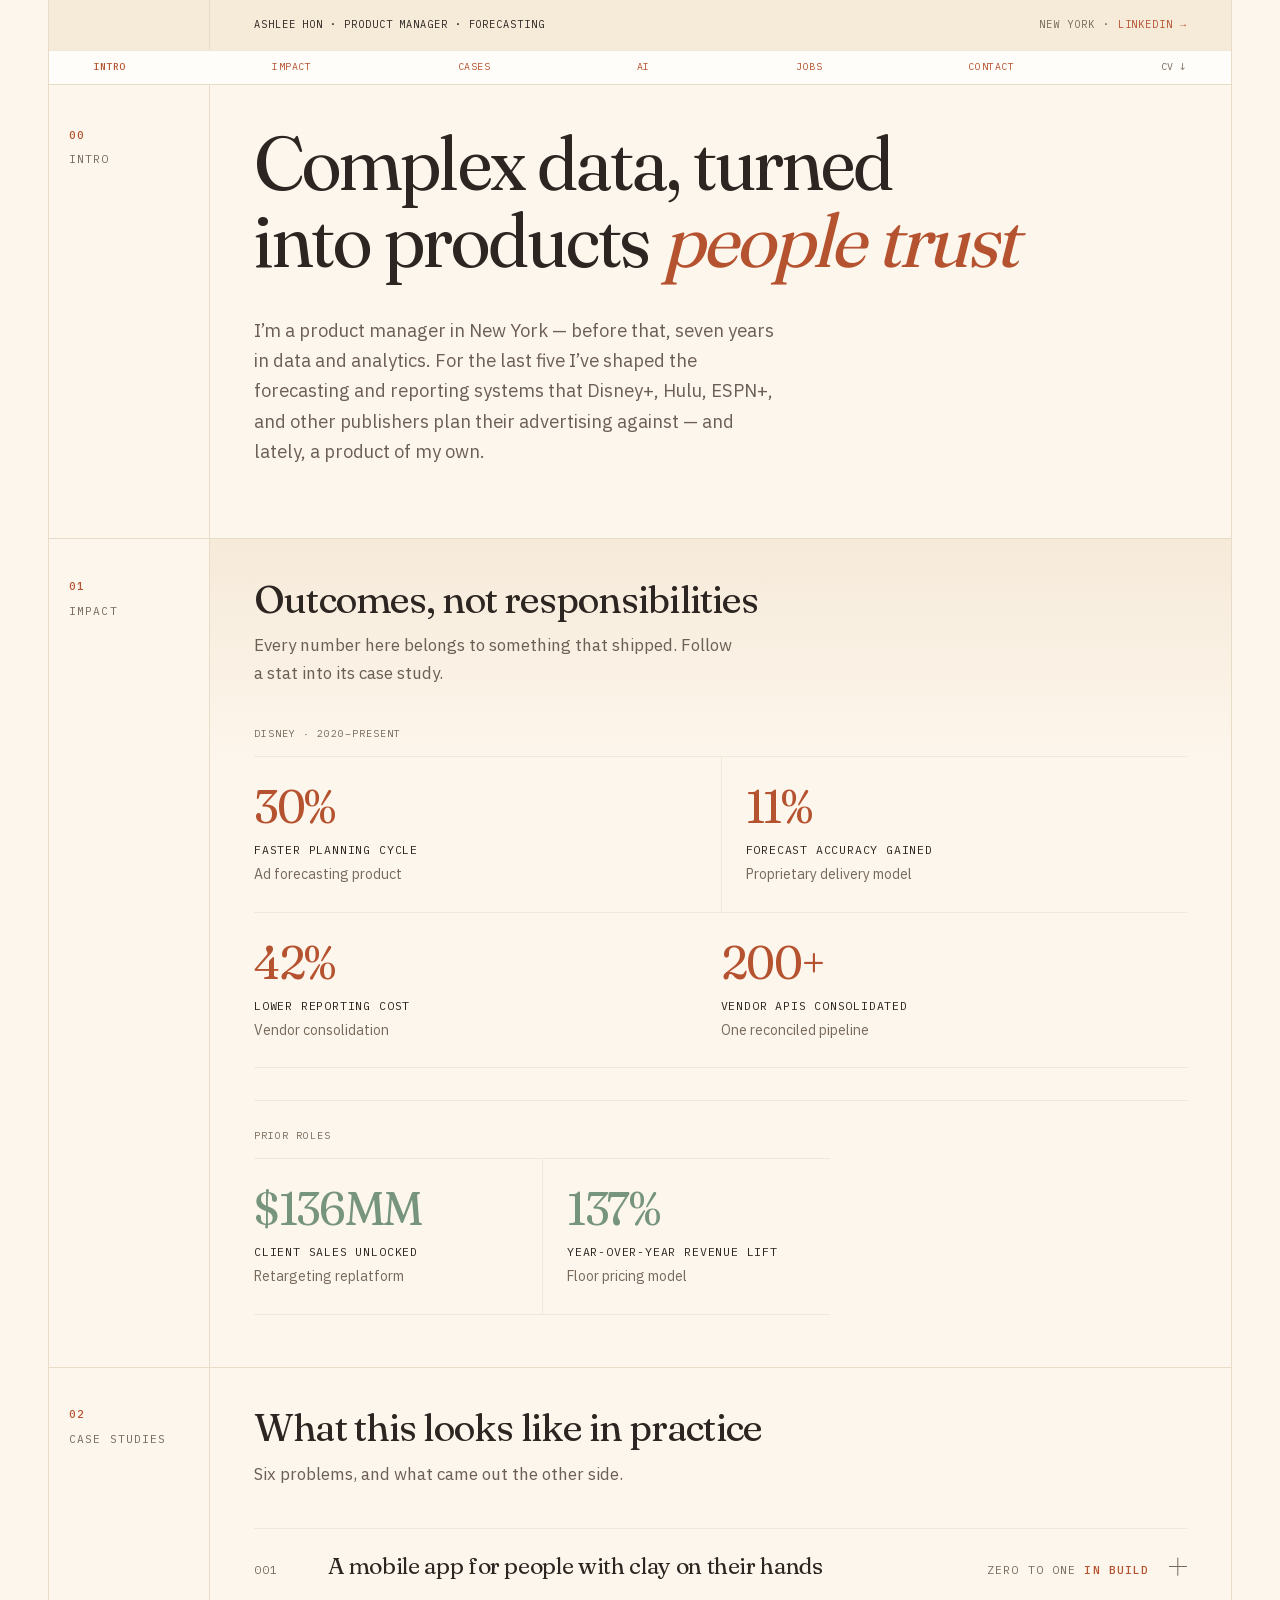
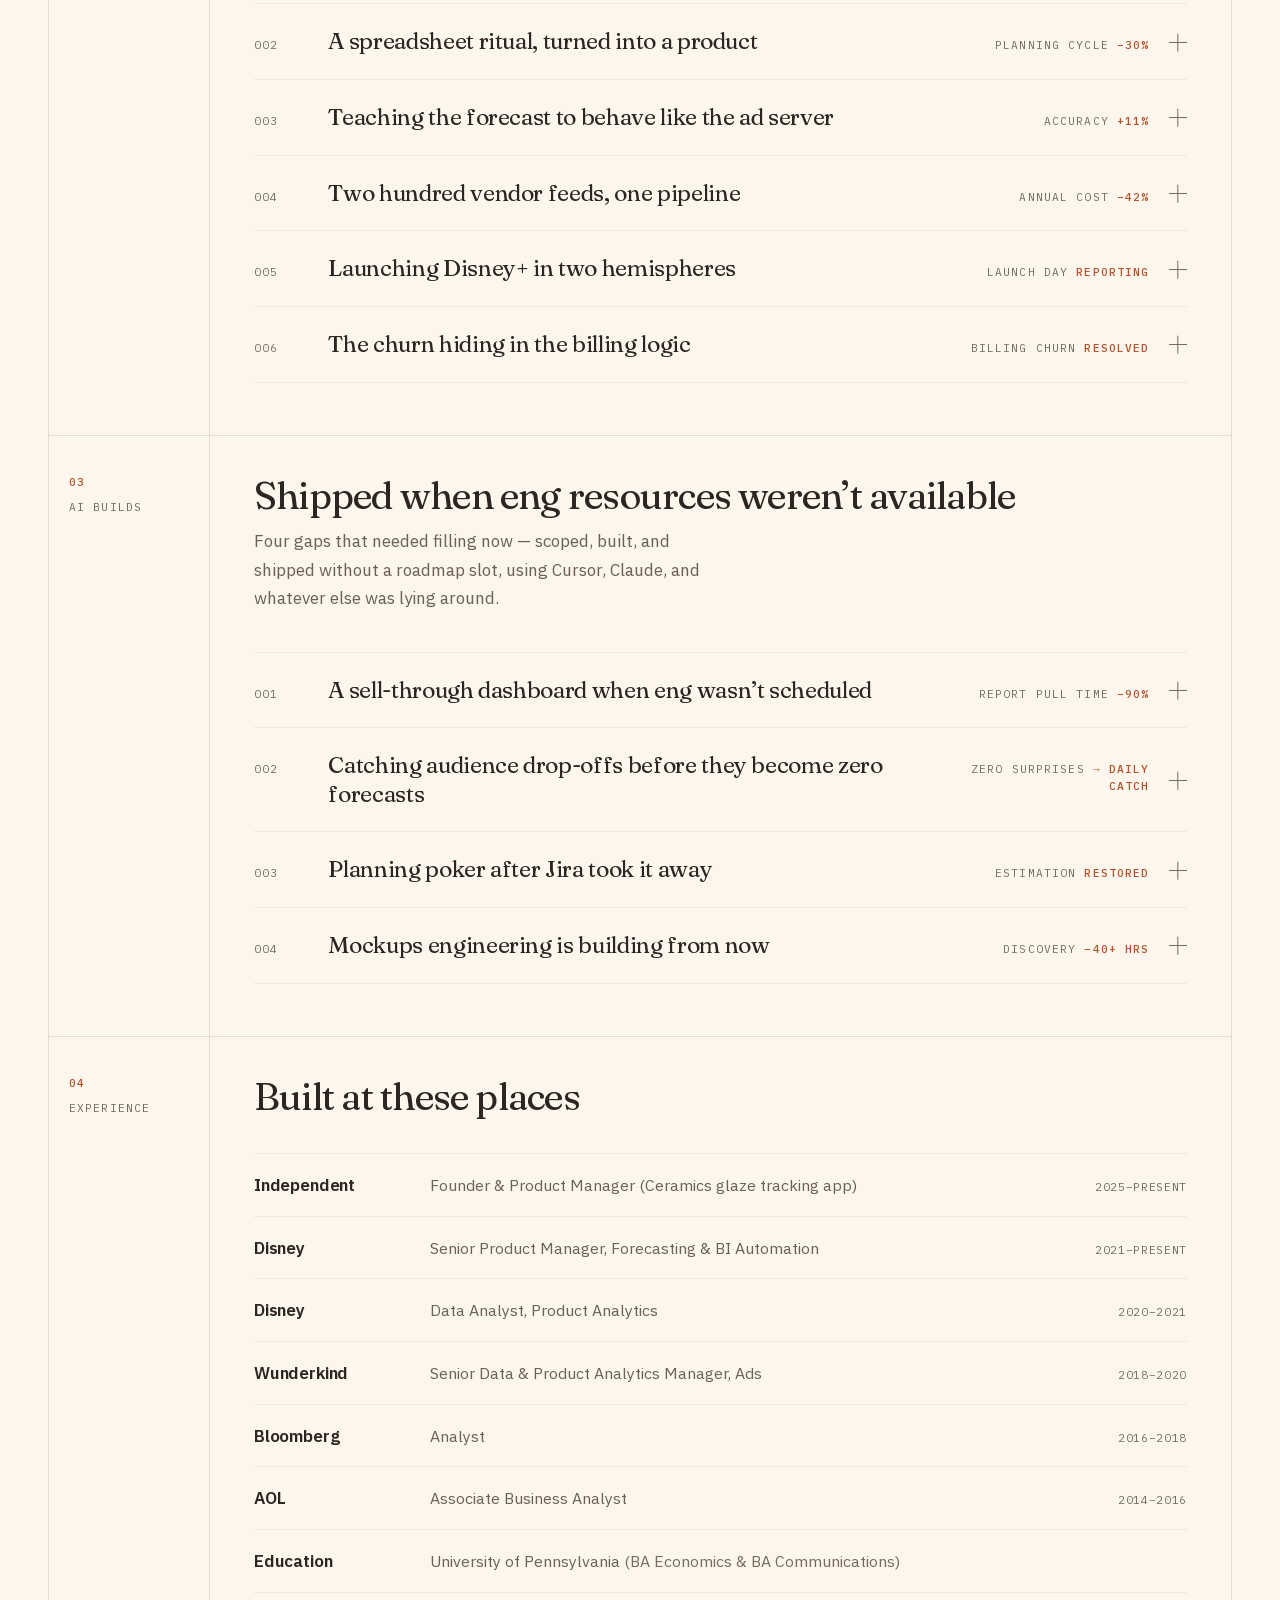
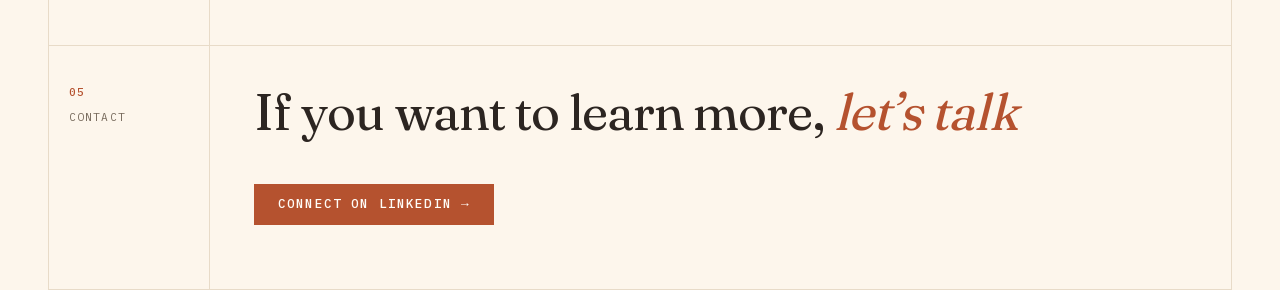
==== index.html @ b3c00097 "Tighten intro and nav, collapse cases by default. Spread desktop nav items evenly, drop the intro sp" ====
<!DOCTYPE html>
<html lang="en">
<head>
<meta charset="utf-8">
<meta name="viewport" content="width=device-width, initial-scale=1">
<title>Ashlee Hon — Product Manager</title>
<meta name="description" content="Product manager building forecasting and reporting systems for Disney+, Hulu, ESPN+, and other publishers.">
<meta name="author" content="Ashlee Hon">

<link rel="icon" href="favicon.svg" type="image/svg+xml">

<meta property="og:type" content="profile">
<meta property="og:title" content="Ashlee Hon — Product Manager">
<meta property="og:description" content="Forecasting and reporting systems for Disney+, Hulu, ESPN+, and other publishers — plus a product of my own.">
<meta property="og:url" content="https://ashleehon.github.io/">
<meta property="og:image" content="https://ashleehon.github.io/og.png">
<meta property="og:image:alt" content="Complex data, turned into products people trust — Ashlee Hon, Product Manager">
<meta name="twitter:card" content="summary_large_image">

<script type="application/ld+json">
{
  "@context": "https://schema.org",
  "@type": "Person",
  "name": "Ashlee Hon",
  "url": "https://ashleehon.github.io/",
  "jobTitle": "Product Manager",
  "address": { "@type": "PostalAddress", "addressLocality": "New York", "addressRegion": "NY" },
  "alumniOf": { "@type": "CollegeOrUniversity", "name": "University of Pennsylvania" },
  "sameAs": ["https://www.linkedin.com/in/ashleehon/"]
}
</script>

<link rel="stylesheet" href="style.css">
</head>
<body>

<a class="skip" href="#intro">Skip to content</a>

<div class="grid">

  <header class="masthead">
    <div class="masthead-gutter" aria-hidden="true"></div>
    <div class="dateline mono">
      <p class="dateline-who">Ashlee&nbsp;Hon · Product Manager · Forecasting</p>
      <p class="dateline-where">
        <span>New York</span>
        <span class="dateline-sep" aria-hidden="true">&middot;</span>
        <a href="https://www.linkedin.com/in/ashleehon/">LinkedIn&nbsp;&rarr;</a>
      </p>
    </div>
    <nav class="section-nav mono" aria-label="Sections">
      <a href="#intro" data-section="intro">Intro</a>
      <a href="#figures" data-section="figures">Impact</a>
      <a href="#work" data-section="work" aria-label="Case studies">Cases</a>
      <a href="#ai-builds" data-section="ai-builds" aria-label="AI builds">AI</a>
      <a href="#record" data-section="record" aria-label="Experience">Jobs</a>
      <a href="#contact" data-section="contact">Contact</a>
      <button class="nav-cv" type="button" data-print aria-label="Download CV">CV&nbsp;&darr;</button>
    </nav>
  </header>

  <main>

  <section class="block hero" id="intro">
    <p class="label mono"><span class="idx">00</span><span class="nm">Intro</span></p>
    <div class="content">
      <h1>Complex data, turned into products <em>people trust</em></h1>
      <p class="standfirst">I&rsquo;m a product manager in New York — before that, seven years in data and
        analytics. For the last five I&rsquo;ve shaped the forecasting and reporting systems that
        Disney+, Hulu, ESPN+, and other publishers plan their advertising against — and lately, a
        product of my own.</p>
    </div>
  </section>

  <section class="block" id="figures">
    <p class="label mono"><span class="idx">01</span><span class="nm">Impact</span></p>
    <div class="content">
      <h2>Outcomes, not responsibilities</h2>
      <p class="deck">Every number here belongs to something that shipped. Follow a stat into its case study.</p>
      <div class="figure-groups">
        <div class="figure-group">
          <p class="figure-group-label mono">Disney &middot; 2020&ndash;present</p>
          <div class="figures figures-4">
            <div>
              <a class="figure-link" href="#case-forecasting">
                <span class="figure">30%</span>
                <span class="figure-label">Faster planning cycle</span>
                <span class="figure-src">Ad forecasting product</span>
              </a>
            </div>
            <div>
              <a class="figure-link" href="#case-delivery">
                <span class="figure">11%</span>
                <span class="figure-label">Forecast accuracy gained</span>
                <span class="figure-src">Proprietary delivery model</span>
              </a>
            </div>
            <div>
              <a class="figure-link" href="#case-vendor">
                <span class="figure">42%</span>
                <span class="figure-label">Lower reporting cost</span>
                <span class="figure-src">Vendor consolidation</span>
              </a>
            </div>
            <div>
              <a class="figure-link" href="#case-vendor">
                <span class="figure">200+</span>
                <span class="figure-label">Vendor APIs consolidated</span>
                <span class="figure-src">One reconciled pipeline</span>
              </a>
            </div>
          </div>
        </div>
        <div class="figure-group">
          <p class="figure-group-label mono">Prior roles</p>
          <div class="figures figures-2">
            <div>
              <span class="figure figure-muted">$136MM</span>
              <span class="figure-label">Client sales unlocked</span>
              <span class="figure-src">Retargeting replatform</span>
            </div>
            <div>
              <span class="figure figure-muted">137%</span>
              <span class="figure-label">Year-over-year revenue lift</span>
              <span class="figure-src">Floor pricing model</span>
            </div>
          </div>
        </div>
      </div>
    </div>
  </section>

  <section class="block" id="work">
    <p class="label mono"><span class="idx">02</span><span class="nm">Case studies</span></p>
    <div class="content">
      <h2>What this looks like in practice</h2>
      <p class="deck">Six problems, and what came out the other side.</p>

      <div class="cases">
        <details class="case" id="case-founder">
          <summary>
            <span class="num mono">001</span>
            <h3>A mobile app for people with clay on their hands</h3>
            <span class="stat mono">Zero to one <b>in build</b></span>
            <span class="plus" aria-hidden="true"></span>
          </summary>
          <div class="case-body">
            <span></span>
            <div>
              <p class="where mono">Independent &middot; Founder</p>
              <p>My own product, built from nothing: a workshop journal for ceramists, with a project
                log, a pricing calculator that accounts for what a firing actually costs, and a
                forum for trading glaze recipes. The roadmap is organized around retention and word
                of mouth, because for a niche audience nothing else compounds.</p>
            </div>
          </div>
        </details>

        <details class="case" id="case-forecasting">
          <summary>
            <span class="num mono">002</span>
            <h3>A spreadsheet ritual, turned into a product</h3>
            <span class="stat mono">Planning cycle <b>&minus;30%</b></span>
            <span class="plus" aria-hidden="true"></span>
          </summary>
          <div class="case-body">
            <span></span>
            <div>
              <p class="where mono">Disney &middot; Ad forecasting</p>
              <p>Ad inventory planning ran on spreadsheets and tribal knowledge, so the answer
                depended on who you asked. I led development of a forecasting product that made
                planning reproducible and became the basis for how inventory gets monetized.</p>
            </div>
          </div>
        </details>

        <details class="case" id="case-delivery">
          <summary>
            <span class="num mono">003</span>
            <h3>Teaching the forecast to behave like the ad server</h3>
            <span class="stat mono">Accuracy <b>+11%</b></span>
            <span class="plus" aria-hidden="true"></span>
          </summary>
          <div class="case-body">
            <span></span>
            <div>
              <p class="where mono">Disney &middot; Delivery modelling</p>
              <p>Models fit to historical curves looked excellent in a backtest and under-delivered
                in production. I spearheaded a proprietary model that mirrors how ad serving actually
                behaves instead of averaging what it did before, which cut the under-delivery we had
                to make good on.</p>
            </div>
          </div>
        </details>

        <details class="case" id="case-vendor">
          <summary>
            <span class="num mono">004</span>
            <h3>Two hundred vendor feeds, one pipeline</h3>
            <span class="stat mono">Annual cost <b>&minus;42%</b></span>
            <span class="plus" aria-hidden="true"></span>
          </summary>
          <div class="case-body">
            <span></span>
            <div>
              <p class="where mono">Disney &middot; Reporting</p>
              <p>Reporting depended on a sprawl of vendor exports that no two teams reconciled the
                same way. I launched the third-party platform STAQ with more than 200 API connections
                behind it, which left one number everyone could point at.</p>
            </div>
          </div>
        </details>

        <details class="case" id="case-launch">
          <summary>
            <span class="num mono">005</span>
            <h3>Launching Disney+ in two hemispheres</h3>
            <span class="stat mono">Launch day <b>reporting</b></span>
            <span class="plus" aria-hidden="true"></span>
          </summary>
          <div class="case-body">
            <span></span>
            <div>
              <p class="where mono">Disney &middot; LATAM and ANZ</p>
              <p>The LATAM and ANZ launches needed working reporting on day one, not in the quarter
                after. I managed the data pipelines underneath them, which is what made funnel
                optimization and global reporting possible across the Direct and Programmatic
                businesses.</p>
            </div>
          </div>
        </details>

        <details class="case" id="case-churn">
          <summary>
            <span class="num mono">006</span>
            <h3>The churn hiding in the billing logic</h3>
            <span class="stat mono">Billing churn <b>resolved</b></span>
            <span class="plus" aria-hidden="true"></span>
          </summary>
          <div class="case-body">
            <span></span>
            <div>
              <p class="where mono">Disney &middot; Subscription</p>
              <p>Subscribers who bought more than one Disney service were being double- and
                split-billed, and they were leaving over it. I worked with engineering and finance to
                trace and resolve it, then dug into Verizon upgrade and downgrade behavior in a way
                that changed both campaign strategy and which partnerships were worth renewing.</p>
            </div>
          </div>
        </details>
      </div>
    </div>
  </section>

  <section class="block" id="ai-builds">
    <p class="label mono"><span class="idx">03</span><span class="nm">AI builds</span></p>
    <div class="content">
      <h2>Shipped when eng resources weren&rsquo;t available</h2>
      <p class="deck">Four gaps that needed filling now — scoped, built, and shipped without a roadmap
        slot, using Cursor, Claude, and whatever else was lying around.</p>

      <div class="cases">
        <details class="case" id="case-ai-sellthrough">
          <summary>
            <span class="num mono">001</span>
            <h3>A sell-through dashboard when eng wasn&rsquo;t scheduled</h3>
            <span class="stat mono">Report pull time <b>&minus;90%</b></span>
            <span class="plus" aria-hidden="true"></span>
          </summary>
          <div class="case-body">
            <span></span>
            <div>
              <p class="where mono">Disney &middot; Competitive inventory</p>
              <p>Revenue teams needed sell-through on competitive inventory, but there was no
                engineering slot for a real dashboard. I built a Confluence pseudo-dashboard wired to
                live data — SQL and layout with Cursor doing the heavy lifting — so stakeholders
                check it weekly instead of pulling reports by hand. Some manual cleanup still lands
                on them; even so, time spent gathering the number dropped by about ninety percent.</p>
            </div>
          </div>
        </details>

        <details class="case">
          <summary>
            <span class="num mono">002</span>
            <h3>Catching audience drop-offs before they become zero forecasts</h3>
            <span class="stat mono">Zero surprises <b>&rarr; daily catch</b></span>
            <span class="plus" aria-hidden="true"></span>
          </summary>
          <div class="case-body">
            <span></span>
            <div>
              <p class="where mono">Disney &middot; Audience coverage</p>
              <p>When audience segments fell off, stakeholders usually found out from a zero in the
                forecast and asked us to investigate. I built a coverage tracking dashboard and
                automated a daily send so the drop surfaces the morning it happens, not when someone
                stumbles on it mid-plan.</p>
            </div>
          </div>
        </details>

        <details class="case">
          <summary>
            <span class="num mono">003</span>
            <h3>Planning poker after Jira took it away</h3>
            <span class="stat mono">Estimation <b>restored</b></span>
            <span class="plus" aria-hidden="true"></span>
          </summary>
          <div class="case-body">
            <span></span>
            <div>
              <p class="where mono">Disney &middot; Databricks</p>
              <p>Jira Cloud dropped blind planning poker, and the team still needed it for
                estimation. I built a replacement on Databricks with Cursor — a small app ten to
                fifteen engineers run in refinement again, the way we did before the feature
                disappeared.</p>
            </div>
          </div>
        </details>

        <details class="case">
          <summary>
            <span class="num mono">004</span>
            <h3>Mockups engineering is building from now</h3>
            <span class="stat mono">Discovery <b>&minus;40+ hrs</b></span>
            <span class="plus" aria-hidden="true"></span>
          </summary>
          <div class="case-body">
            <span></span>
            <div>
              <p class="where mono">Disney &middot; Forecasting platform</p>
              <p>The standalone forecasting platform needed a direction engineering could build
                without another round of whiteboard debate. I used AI to produce interactive mocks
                and specs tight enough that stakeholders aligned faster; engineering is actively
                building from them now, and discovery time dropped by forty-plus hours versus how
                we scoped features before.</p>
            </div>
          </div>
        </details>
      </div>
    </div>
  </section>

  <section class="block" id="record">
    <p class="label mono"><span class="idx">04</span><span class="nm">Experience</span></p>
    <div class="content">
      <h2>Built at these places</h2>
      <div class="roles">
        <div class="role">
          <span class="org">Independent</span>
          <span class="title">Founder &amp; Product Manager (Ceramics glaze tracking app)</span>
          <span class="when mono">2025&ndash;present</span>
        </div>
        <div class="role">
          <span class="org">Disney</span>
          <span class="title">Senior Product Manager, Forecasting &amp; BI Automation</span>
          <span class="when mono">2021&ndash;present</span>
        </div>
        <div class="role">
          <span class="org">Disney</span>
          <span class="title">Data Analyst, Product Analytics</span>
          <span class="when mono">2020&ndash;2021</span>
        </div>
        <div class="role">
          <span class="org">Wunderkind</span>
          <span class="title">Senior Data &amp; Product Analytics Manager, Ads</span>
          <span class="when mono">2018&ndash;2020</span>
        </div>
        <div class="role">
          <span class="org">Bloomberg</span>
          <span class="title">Analyst</span>
          <span class="when mono">2016&ndash;2018</span>
        </div>
        <div class="role">
          <span class="org">AOL</span>
          <span class="title">Associate Business Analyst</span>
          <span class="when mono">2014&ndash;2016</span>
        </div>
        <div class="role">
          <span class="org">Education</span>
          <span class="title">University of Pennsylvania
            <span class="degrees">(BA Economics &amp; BA Communications)</span></span>
        </div>
      </div>
    </div>
  </section>

  <section class="block outro" id="contact">
    <p class="label mono"><span class="idx">05</span><span class="nm">Contact</span></p>
    <div class="content">
      <h2>If you want to learn more, <em>let&rsquo;s talk</em></h2>
      <a class="btn" href="https://www.linkedin.com/in/ashleehon/">Connect on LinkedIn&nbsp;&rarr;</a>
    </div>
  </section>

  </main>

</div>

<script>
/* The CV is this page, printed. The header button is the only entry point. */
for (const el of document.querySelectorAll('[data-print]')) {
  el.addEventListener('click', () => window.print());
}

/* Every case study has to be open on paper, or the CV prints as a list of
   titles. Opening them for the duration of the print is more reliable than
   fighting the user agent's stylesheet for a collapsed <details>. */
addEventListener('beforeprint', () => {
  for (const d of document.querySelectorAll('details:not([open])')) {
    d.dataset.reopen = '';
    d.open = true;
  }
});
addEventListener('afterprint', () => {
  for (const d of document.querySelectorAll('details[data-reopen]')) {
    delete d.dataset.reopen;
    d.open = false;
  }
});

/* Highlight whichever section the reader is in. */
(function () {
  const links = document.querySelectorAll('.section-nav a[data-section]');
  if (!links.length) return;
  const sections = [...links]
    .map((a) => document.getElementById(a.dataset.section))
    .filter(Boolean);
  const pick = (id) => {
    for (const a of links) a.classList.toggle('is-here', a.dataset.section === id);
  };
  const mark = () => {
    const probe = window.innerHeight * 0.38;
    let id = sections[0].id;
    for (const s of sections) {
      if (s.getBoundingClientRect().top <= probe) id = s.id;
    }
    pick(id);
  };
  if ('IntersectionObserver' in window) {
    const obs = new IntersectionObserver(mark, { threshold: [0, 0.05, 0.1] });
    for (const s of sections) obs.observe(s);
  }
  addEventListener('scroll', mark, { passive: true });
  mark();
})();

/* Open a case study when arriving from an Impact stat link. */
(function () {
  function openCaseFromHash() {
    const id = location.hash.slice(1);
    if (!id) return;
    const el = document.getElementById(id);
    if (el?.tagName === 'DETAILS') el.open = true;
  }
  openCaseFromHash();
  addEventListener('hashchange', openCaseFromHash);
})();
</script>

</body>
</html>
---- style.css ----
/* ---------------------------------------------------------------------------
   Fonts are served from this repo rather than a CDN. A third party font host
   sees every visitor's IP and referrer, and adds a second connection before
   any text can paint; neither is worth it for two families.

   Two, not three: the body and the labels are both IBM Plex, so the page runs
   on one superfamily plus Fraunces for display. Plex Sans also has a taller
   x-height and a plainer texture than the Karla it replaces, which matters
   here because most of the words on this page are set small.
   --------------------------------------------------------------------------- */

@font-face {
  font-family: "Fraunces";
  font-style: normal;
  font-weight: 300 800;
  font-display: swap;
  src: url("fonts/fraunces-latin-300_800.woff2") format("woff2");
  unicode-range: U+0000-00FF, U+0131, U+0152-0153, U+02BB-02BC, U+02C6, U+02DA,
    U+02DC, U+0304, U+0308, U+0329, U+2000-206F, U+20AC, U+2122, U+2191, U+2193,
    U+2212, U+2215, U+FEFF, U+FFFD;
}
@font-face {
  font-family: "Fraunces";
  font-style: normal;
  font-weight: 300 800;
  font-display: swap;
  src: url("fonts/fraunces-latin-ext-300_800.woff2") format("woff2");
  unicode-range: U+0100-02BA, U+02BD-02C5, U+02C7-02CC, U+02CE-02D7, U+02DD-02FF,
    U+0304, U+0308, U+0329, U+1D00-1DBF, U+1E00-1E9F, U+1EF2-1EFF, U+2020,
    U+20A0-20AB, U+20AD-20C0, U+2113, U+2C60-2C7F, U+A720-A7FF;
}

@font-face {
  font-family: "IBM Plex Sans";
  font-style: normal;
  font-weight: 100 700;
  font-display: swap;
  src: url("fonts/plexsans-latin-100_700.woff2") format("woff2");
  unicode-range: U+0000-00FF, U+0131, U+0152-0153, U+02BB-02BC, U+02C6, U+02DA,
    U+02DC, U+0304, U+0308, U+0329, U+2000-206F, U+20AC, U+2122, U+2191, U+2193,
    U+2212, U+2215, U+FEFF, U+FFFD;
}
@font-face {
  font-family: "IBM Plex Sans";
  font-style: normal;
  font-weight: 100 700;
  font-display: swap;
  src: url("fonts/plexsans-latin-ext-100_700.woff2") format("woff2");
  unicode-range: U+0100-02BA, U+02BD-02C5, U+02C7-02CC, U+02CE-02D7, U+02DD-02FF,
    U+0304, U+0308, U+0329, U+1D00-1DBF, U+1E00-1E9F, U+1EF2-1EFF, U+2020,
    U+20A0-20AB, U+20AD-20C0, U+2113, U+2C60-2C7F, U+A720-A7FF;
}

@font-face {
  font-family: "IBM Plex Mono";
  font-style: normal;
  font-weight: 400;
  font-display: swap;
  src: url("fonts/plexmono-latin-400.woff2") format("woff2");
  unicode-range: U+0000-00FF, U+0131, U+0152-0153, U+02BB-02BC, U+02C6, U+02DA,
    U+02DC, U+0304, U+0308, U+0329, U+2000-206F, U+20AC, U+2122, U+2191, U+2193,
    U+2212, U+2215, U+FEFF, U+FFFD;
}
@font-face {
  font-family: "IBM Plex Mono";
  font-style: normal;
  font-weight: 400;
  font-display: swap;
  src: url("fonts/plexmono-latin-ext-400.woff2") format("woff2");
  unicode-range: U+0100-02BA, U+02BD-02C5, U+02C7-02CC, U+02CE-02D7, U+02DD-02FF,
    U+0304, U+0308, U+0329, U+1D00-1DBF, U+1E00-1E9F, U+1EF2-1EFF, U+2020,
    U+20A0-20AB, U+20AD-20C0, U+2113, U+2C60-2C7F, U+A720-A7FF;
}
@font-face {
  font-family: "IBM Plex Mono";
  font-style: normal;
  font-weight: 500;
  font-display: swap;
  src: url("fonts/plexmono-latin-500.woff2") format("woff2");
  unicode-range: U+0000-00FF, U+0131, U+0152-0153, U+02BB-02BC, U+02C6, U+02DA,
    U+02DC, U+0304, U+0308, U+0329, U+2000-206F, U+20AC, U+2122, U+2191, U+2193,
    U+2212, U+2215, U+FEFF, U+FFFD;
}
@font-face {
  font-family: "IBM Plex Mono";
  font-style: normal;
  font-weight: 500;
  font-display: swap;
  src: url("fonts/plexmono-latin-ext-500.woff2") format("woff2");
  unicode-range: U+0100-02BA, U+02BD-02C5, U+02C7-02CC, U+02CE-02D7, U+02DD-02FF,
    U+0304, U+0308, U+0329, U+1D00-1DBF, U+1E00-1E9F, U+1EF2-1EFF, U+2020,
    U+20A0-20AB, U+20AD-20C0, U+2113, U+2C60-2C7F, U+A720-A7FF;
}

/* ---------------------------------------------------------------------------
   Palette: slip cream, clay, celadon — with clay in the primary role it holds
   in the ceramic swatches. Clay takes the type accents: headline italics,
   links, section indices, the button. Celadon appears on every second figure.
   Rules are the template's bone, and stay out of the accent conversation.

   Neither accent is the sole carrier of anything. Links are underlined as
   well as coloured, and the figures alternate for rhythm rather than meaning,
   so a reader who cannot separate the two loses nothing.

   --ink-faint runs a shade darker than the swatch it comes from because it
   lands on 11px uppercase labels, where the original reached only 3.0 against
   this paper. Celadon stays true at #77947c: it appears on display-size
   figures only, where 3.1 is enough.
   --------------------------------------------------------------------------- */

:root {
  --ink: #2c2521;
  --ink-soft: #6c5f56;
  --ink-faint: #776a5c;
  --paper: #fdf6ec;
  --paper-lift: #fffdf9;
  --paper-deep: #f6ead9;
  --rule: #e8dbc8;
  --rule-soft: #f0e8da;
  --green: #77947c;
  --clay: #b5522f;
  --clay-lift: #fbeee5;

  --display: "Fraunces", ui-serif, Georgia, "Times New Roman", serif;
  --body: "IBM Plex Sans", ui-sans-serif, system-ui, -apple-system, sans-serif;
  --mono: "IBM Plex Mono", ui-monospace, "SF Mono", Menlo, monospace;

  --gutter: 10rem;
  --site-head: 5.5rem;
}

@media (prefers-color-scheme: dark) {
  :root {
    --ink: #f1e7d8;
    --ink-soft: #b3a693;
    --ink-faint: #8d8171;
    --paper: #16130e;
    --paper-lift: #1e1a13;
    --paper-deep: #201b14;
    --rule: #382f23;
    --rule-soft: #2c251b;
    --green: #8dbd9c;
    --clay: #d4794c;
    --clay-lift: #2a1c13;
  }
}

*, *::before, *::after { box-sizing: border-box; }

html { -webkit-text-size-adjust: 100%; }

body {
  margin: 0;
  background: var(--paper);
  color: var(--ink);
  font: 400 1.0625rem/1.65 var(--body);
  -webkit-font-smoothing: antialiased;
  text-rendering: optimizeLegibility;
}

a { color: inherit; }

:focus-visible {
  outline: 2px solid var(--clay);
  outline-offset: 3px;
}

.skip {
  position: absolute;
  left: -9999px;
  top: 0;
  z-index: 10;
  padding: 0.7rem 1.1rem;
  background: var(--clay);
  color: var(--paper-lift);
  font: 500 0.8rem/1 var(--mono);
  text-decoration: none;
}
.skip:focus { left: 0; }

.mono {
  font-family: var(--mono);
  font-size: 0.7rem;
  line-height: 1.5;
  font-weight: 400;
  letter-spacing: 0.1em;
  text-transform: uppercase;
  color: var(--ink-faint);
}

/* ---------------------------------------------------------------------------
   The page is one ruled sheet: a narrow column of section labels on the left,
   content on the right. Each block draws its own two columns at the same
   widths rather than inheriting a subgrid, which keeps the rules aligned
   without depending on subgrid support.
   --------------------------------------------------------------------------- */

.grid {
  position: relative;
  max-width: 74rem;
  margin: 0 auto;
  /* Closed on three sides. The top is left open because the masthead is the
     page's own edge, and a rule above it would read as a frame around the name
     rather than the start of the grid. */
  border: 1px solid var(--rule);
  border-top: 0;
}

.block {
  display: grid;
  grid-template-columns: var(--gutter) 1fr;
}

.block { border-top: 1px solid var(--rule); }

/* The label sticks to the top of the viewport for as long as its section lasts,
   which is what turns 00–07 from ornament into a position indicator on a page
   this long. It needs no background: nothing else occupies its column.

   The rule dividing the two columns therefore belongs to the content, not the
   label — a sticky element shrinks to its own height and would have taken a
   full-height border with it. */
.block > .label {
  position: sticky;
  top: var(--site-head);
  align-self: start;
  margin: 0;
  padding: 2.4rem 1.25rem;
}

.block[id] { scroll-margin-top: calc(var(--site-head) + 0.75rem); }
.case[id] { scroll-margin-top: calc(var(--site-head) + 0.75rem); }

/* ---------------------------------------------------------------------------
   Wobbling rules removed — borders stay visible CSS at rest.
   --------------------------------------------------------------------------- */

.block > .content {
  min-width: 0;
  padding: 2.4rem 2.75rem 3.25rem;
  border-left: 1px solid var(--rule);
}

.label .idx { display: block; color: var(--clay); font-weight: 500; }
.label .nm { display: block; margin-top: 0.5rem; }

/* ---------- dateline masthead ---------- */

.masthead {
  display: grid;
  grid-template-columns: var(--gutter) 1fr;
  grid-template-rows: auto auto;
  position: sticky;
  top: 0;
  z-index: 20;
  border-bottom: 1px solid var(--rule);
  background: var(--paper);
}

.masthead-gutter {
  grid-row: 1;
  background: var(--paper-deep);
}

.dateline {
  grid-column: 2;
  grid-row: 1;
  display: flex;
  flex-wrap: wrap;
  align-items: baseline;
  justify-content: space-between;
  gap: 0.4rem 1.25rem;
  margin: 0;
  padding: 1.1rem 2.75rem;
  background: var(--paper-deep);
  border-left: 1px solid var(--rule);
  min-width: 0;
}

.section-nav {
  grid-column: 1 / -1;
  grid-row: 2;
  display: flex;
  flex-wrap: nowrap;
  align-items: center;
  gap: 0.55rem;
  margin: 0;
  padding: 0.55rem 2.75rem 0.6rem;
  border-top: 1px solid var(--rule-soft);
  background: var(--paper-lift);
  font-size: 0.62rem;
  line-height: 1.5;
  letter-spacing: 0.06em;
  text-transform: uppercase;
  overflow-x: auto;
  -webkit-overflow-scrolling: touch;
  scrollbar-width: none;
}
.section-nav::-webkit-scrollbar { display: none; }

.section-nav a,
.nav-cv {
  flex-shrink: 0;
  white-space: nowrap;
}

.section-nav a {
  color: var(--ink-faint);
  text-decoration: none;
}
.section-nav a:hover,
.section-nav a.is-here {
  color: var(--clay);
  text-decoration: none;
}
.section-nav a.is-here { font-weight: 500; }

.nav-cv {
  margin: 0;
  padding: 0;
  border: 0;
  background: none;
  font: inherit;
  font-family: inherit;
  font-size: inherit;
  line-height: inherit;
  letter-spacing: inherit;
  text-transform: inherit;
  color: var(--ink-faint);
  cursor: pointer;
  appearance: none;
  -webkit-appearance: none;
}
.nav-cv:hover { color: var(--clay); }

@media (min-width: 56.01rem) {
  .section-nav {
    justify-content: space-between;
    gap: 0;
  }
}

.dateline-who,
.dateline-where {
  margin: 0;
  font-size: 0.64rem;
  line-height: 1.45;
  letter-spacing: 0.09em;
  text-transform: uppercase;
}

.dateline-who { color: var(--ink); }

.dateline-where {
  display: flex;
  flex-wrap: wrap;
  align-items: baseline;
  gap: 0.35rem 0.5rem;
}

.dateline-sep { color: var(--ink-faint); }
.masthead a { text-decoration: none; color: var(--clay); }
.masthead a:hover { text-decoration: underline; text-underline-offset: 3px; }

/* ---------- hero ---------- */

.hero { border-top: 0; }
.hero > .content { padding-top: 2.4rem; padding-bottom: 4.5rem; }

h1 {
  margin: 0;
  max-width: 25ch;
  font-family: var(--display);
  font-size: clamp(2.4rem, 6.2vw, 4.7rem);
  font-weight: 400;
  font-variation-settings: "SOFT" 25, "WONK" 1;
  line-height: 1.03;
  letter-spacing: -0.025em;
  text-wrap: balance;
}
h1 em {
  font-style: italic;
  color: var(--clay);
}

.standfirst {
  margin: 2.25rem 0 0;
  max-width: 48ch;
  font-size: 1.15rem;
  color: var(--ink-soft);
}

/* ---------- shared headings ---------- */

h2 {
  margin: 0 0 0.7rem;
  font-family: var(--display);
  font-size: clamp(1.65rem, 3vw, 2.4rem);
  font-weight: 400;
  font-variation-settings: "SOFT" 25;
  line-height: 1.1;
  letter-spacing: -0.02em;
}
h2 em { font-style: italic; color: var(--clay); }

.deck {
  margin: 0 0 2.5rem;
  max-width: 48ch;
  color: var(--ink-soft);
}

/* ---------- figures ---------- */

#figures > .content {
  background: linear-gradient(180deg, var(--paper-deep) 0%, var(--paper) 14rem);
}

.figure-groups { margin: 0; }

.figure-group + .figure-group {
  margin-top: 2rem;
  padding-top: 1.75rem;
  border-top: 1px solid var(--rule-soft);
}

.figure-group-label {
  margin: 0 0 0.85rem;
  font-size: 0.62rem;
  letter-spacing: 0.1em;
  text-transform: uppercase;
  color: var(--ink-faint);
}

.figures {
  display: grid;
  grid-template-columns: repeat(3, 1fr);
  border-top: 1px solid var(--rule-soft);
}
.figures-4 { grid-template-columns: repeat(2, 1fr); }
.figures-2 { grid-template-columns: repeat(2, 1fr); max-width: 36rem; }
.figures-4 > div:nth-child(2n+1) { padding-left: 0; border-left: 0; }
.figures-2 > div:first-child { padding-left: 0; border-left: 0; }

.figure-link {
  display: block;
  color: inherit;
  text-decoration: none;
  transition: opacity 0.15s;
}
.figure-link:hover { opacity: 0.82; }
.figure-link:hover .figure { color: var(--clay); }
.figure-link:focus-visible {
  outline: 2px solid var(--clay);
  outline-offset: 4px;
}
.figures > div {
  padding: 1.7rem 1.5rem 1.6rem 0;
  border-bottom: 1px solid var(--rule-soft);
}
.figures > div + div {
  padding-left: 1.5rem;
  border-left: 1px solid var(--rule-soft);
}
.figures > div:nth-child(3n+1) {
  padding-left: 0;
  border-left: 0;
}
.figure {
  display: block;
  font-family: var(--display);
  font-size: clamp(2rem, 3.6vw, 2.85rem);
  font-weight: 400;
  font-variation-settings: "SOFT" 30;
  line-height: 1;
  letter-spacing: -0.03em;
  font-variant-numeric: tabular-nums;
  color: var(--clay);
}
.figure-muted { color: var(--green); }
/* Prior-role figures use celadon; Disney figures stay clay. */
.figures > div:nth-child(even) .figure:not(.figure-muted) { color: var(--clay); }
.figure-label {
  display: block;
  margin-top: 0.7rem;
  font: 400 0.72rem/1.5 var(--mono);
  letter-spacing: 0.07em;
  text-transform: uppercase;
}
.figure-src {
  display: block;
  margin-top: 0.3rem;
  font-size: 0.88rem;
  color: var(--ink-faint);
}

/* ---------- case studies ---------- */

.case { border-top: 1px solid var(--rule-soft); }
.case:last-child { border-bottom: 1px solid var(--rule-soft); }

.case summary {
  display: grid;
  grid-template-columns: 3.4rem 1fr 11.5rem 1.1rem;
  align-items: baseline;
  gap: 1.25rem;
  padding: 1.45rem 0;
  list-style: none;
  cursor: pointer;
}
.case summary::-webkit-details-marker { display: none; }

.case .num { letter-spacing: 0.08em; }
.case[open] .num,
.case summary:hover .num { color: var(--clay); }

.case h3 {
  margin: 0;
  font-family: var(--display);
  font-size: clamp(1.12rem, 2vw, 1.45rem);
  font-weight: 400;
  font-variation-settings: "SOFT" 25;
  line-height: 1.22;
  letter-spacing: -0.015em;
  transition: color 0.2s;
}
.case summary:hover h3 { color: var(--clay); }

/* The outcome rides on the closed row. Five of the six cases are shut when the
   page loads, so whatever sits here is all a scanner gets — an employer name
   repeated down the column was the least it could have been. */
.case .stat { text-align: right; }
.case .stat b { font-weight: 500; color: var(--clay); }

.case .plus {
  position: relative;
  align-self: center;
  width: 1.1rem;
  height: 1.1rem;
}
.case .plus::before,
.case .plus::after {
  content: "";
  position: absolute;
  inset: 50% 0 auto;
  height: 1px;
  background: var(--ink-faint);
  transition: transform 0.22s, background 0.2s;
}
.case .plus::after { transform: rotate(90deg); }
.case[open] .plus::after { transform: rotate(0deg); }
.case[open] .plus::before,
.case[open] .plus::after { background: var(--clay); }

.case-body {
  display: grid;
  grid-template-columns: 3.4rem 1fr;
  gap: 1.25rem;
  padding: 0 0 1.9rem;
}
.case-body p { margin: 0; max-width: 58ch; color: var(--ink-soft); }

/* Where the work happened. It lives inside the case rather than on the closed
   row, so it reads once, to a reader who has already chosen to open it. */
.case-body .where {
  margin-bottom: 0.7rem;
  letter-spacing: 0.09em;
}

/* ---------- method ---------- */

.principles {
  display: grid;
  grid-template-columns: repeat(2, 1fr);
  column-gap: 3rem;
}
.principles > div {
  padding: 1.5rem 0;
  border-top: 1px solid var(--rule-soft);
}
.principles .idx {
  display: block;
  margin-bottom: 0.6rem;
  color: var(--clay);
}
.principles h3 {
  margin: 0 0 0.45rem;
  font-family: var(--display);
  font-size: 1.12rem;
  font-weight: 500;
  font-variation-settings: "SOFT" 25;
  line-height: 1.28;
  letter-spacing: -0.015em;
}
.principles p { margin: 0; font-size: 0.97rem; color: var(--ink-soft); }

/* ---------- toolkit ---------- */

.toolkit { margin: 0; border-top: 1px solid var(--rule-soft); }
.toolkit div {
  display: grid;
  grid-template-columns: 8.5rem 1fr;
  gap: 0.25rem 1.5rem;
  padding: 1rem 0;
  border-bottom: 1px solid var(--rule-soft);
}
.toolkit dt {
  font: 400 0.7rem/1.9 var(--mono);
  letter-spacing: 0.1em;
  text-transform: uppercase;
  color: var(--clay);
}
.toolkit dd {
  margin: 0;
  max-width: 58ch;
  font-size: 0.99rem;
  color: var(--ink-soft);
}

.toolkit-head {
  margin: 2.75rem 0 0.25rem;
  font-family: var(--display);
  font-size: clamp(1.35rem, 2.2vw, 1.65rem);
  font-weight: 400;
  font-variation-settings: "SOFT" 25;
  line-height: 1.15;
  letter-spacing: -0.015em;
}

#approach .toolkit { margin-top: 0.5rem; }

/* ---------- record ---------- */

.roles { margin-top: 2.25rem; }
.role {
  display: grid;
  grid-template-columns: 9.5rem 1fr 8rem;
  gap: 0.15rem 1.5rem;
  align-items: baseline;
  padding: 1.05rem 0;
  border-top: 1px solid var(--rule-soft);
}
.role:last-child { border-bottom: 1px solid var(--rule-soft); }
.role .org { font-weight: 600; letter-spacing: -0.01em; }
.role .title { font-size: 0.99rem; color: var(--ink-soft); }
.role .when {
  text-align: right;
  letter-spacing: 0.06em;
  font-variant-numeric: tabular-nums;
}

.title .degrees { color: var(--ink-faint); }

/* ---------- contact ---------- */

.outro > .content { padding-bottom: 4rem; }
.outro h2 { max-width: 24ch; font-size: clamp(1.9rem, 4.4vw, 3.2rem); }

.btn {
  display: inline-flex;
  align-items: center;
  margin-top: 2rem;
  padding: 0.9rem 1.5rem;
  background: var(--clay);
  color: var(--paper-lift);
  font: 500 0.8rem/1 var(--mono);
  letter-spacing: 0.09em;
  text-transform: uppercase;
  text-decoration: none;
  transition: transform 0.18s, opacity 0.18s;
}
.btn:hover { transform: translateY(-2px); opacity: 0.92; }

/* ---------- narrow screens ---------- */

@media (max-width: 56rem) {
  :root {
    --gutter: 0;
    --site-head: 7.25rem;
  }

  body { overflow-x: clip; }

  .masthead {
    display: block;
  }

  .masthead-gutter { display: none; }

  .dateline {
    flex-direction: column;
    align-items: flex-start;
    gap: 0.4rem;
    padding: 1rem 1.25rem 1.1rem;
    border-left: 0;
  }

  .section-nav {
    justify-content: flex-start;
    padding: 0.5rem 1.25rem 0.6rem;
    gap: 0.5rem;
    font-size: 0.58rem;
    letter-spacing: 0.05em;
  }

  .block { grid-template-columns: 1fr; }

  /* Wayfinding is the sticky nav; section label bars add noise on small screens. */
  .block > .label { display: none; }

  .block > .content { border-left: 0; }

  .block > .content { padding: 2rem 1.25rem 2.75rem; }

  .hero > .content {
    padding-top: 1.75rem;
    padding-bottom: 2.75rem;
  }

  .figures, .figures-4, .figures-2 { grid-template-columns: 1fr; }
  .figures > div + div { padding-left: 0; border-left: 0; }
  .figures > div { padding-right: 0; }

  h1 { max-width: none; font-size: clamp(2rem, 9vw, 2.6rem); }
  .standfirst { margin-top: 1.35rem; font-size: 1.05rem; }

  .toolkit div, .role { grid-template-columns: 1fr; }
  .role { gap: 0.2rem; }
  .role .when { text-align: left; }

  /* No room for the outcome beside the title, and it is too much of the point
     to drop, so it takes its own line under it. */
  .case summary {
    grid-template-columns: 2.2rem 1fr 1.1rem;
    row-gap: 0.35rem;
    padding: 1.25rem 0;
  }
  .case .num { grid-area: 1 / 1; align-self: start; padding-top: 0.15rem; }
  .case summary h3 {
    grid-area: 1 / 2;
    font-size: clamp(1.05rem, 4.6vw, 1.35rem);
    line-height: 1.28;
  }
  .case .plus { grid-area: 1 / 3; align-self: start; }
  .case .stat {
    grid-area: 2 / 2 / auto / 4;
    text-align: left;
    font-size: 0.65rem;
    letter-spacing: 0.05em;
    line-height: 1.4;
  }
  .case-body { grid-template-columns: 1fr; }
}

@media (prefers-reduced-motion: reduce) {
  *, *::before, *::after {
    transition-duration: 0.01ms !important;
    animation-duration: 0.01ms !important;
  }
}

/* ---------------------------------------------------------------------------
   Print. A CV is printed and PDF'd more often than a site like this is
   browsed, so this is a real output rather than an afterthought: light ink on
   white whatever the reader's colour scheme, every collapsed case study forced
   open (otherwise the page prints with most of its content missing), and no
   entry allowed to split across a page break.
   --------------------------------------------------------------------------- */

@media print {
  :root {
    --ink: #000;
    --ink-soft: #1c1c1c;
    --ink-faint: #555;
    --paper: #fff;
    --paper-lift: #fff;
    --paper-deep: #fff;
    --rule: #b6b6b6;
    --rule-soft: #d2d2d2;
    --green: #000;
    --clay: #000;
    --clay-lift: #fff;
    --gutter: 0;
  }

  @page { margin: 13mm; }

  /* Plex Sans sets wider than the Karla it replaced, and every case now carries
     a provenance line, so the two-page fit is tighter than it was. */
  body { font-size: 9.6pt; line-height: 1.34; }

  /* The CV row is the button that started this print. */
  .skip, .btn, .plus, .section-nav { display: none !important; }

  .grid {
    max-width: none;
    border: 0;
  }

  .masthead, .block { grid-template-columns: 1fr; display: block; }
  .block { border-top: 0; }
  .block > .content { border-left: 0; }

  .dateline {
    padding: 0 0 0.45rem;
    display: block;
  }
  .masthead-stack { display: block; }
  .dateline-who,
  .dateline-where { display: inline; font-size: 7.5pt; letter-spacing: 0.1em; }
  .dateline-where::before { content: " · "; color: #888; }
  .dateline-sep { display: none; }

  #figures > .content { background: none; }
  .figure-group-label { font-size: 7pt; }
  .figures-4, .figures-2 {
    grid-template-columns: repeat(3, minmax(0, 1fr));
    max-width: none;
  }
  .figure-group + .figure-group {
    margin-top: 0.35rem;
    padding-top: 0;
    border-top: 0;
  }
  .figure-link { color: inherit; }

  /* A letter page is about 51rem wide, so the narrow-screen breakpoint above
     matches when printing and collapses every grid to one column — which is
     what turned a two page CV into five. Put the columns back. */
  .toolkit div { display: grid; grid-template-columns: 7rem 1fr; }
  /* minmax(0,...) or a long uppercase label sets its own column wider than
     the share it was given and pushes the last one off the sheet. */
  .figures { grid-template-columns: repeat(3, minmax(0, 1fr)); }
  .figures > div + div { padding-left: 0.8rem; border-left: 1px solid var(--rule-soft); }
  .figures > div:nth-child(3n+1) { padding-left: 0; border-left: 0; }
  .principles { grid-template-columns: repeat(2, 1fr); column-gap: 1.5rem; }
  .role { grid-template-columns: 7rem 1fr 7rem; }
  .role .when { text-align: right; }
  .case summary { grid-template-columns: 2.2rem 1fr 9.5rem; }
  .case .num { grid-area: auto; }
  .case summary h3 { grid-area: auto; }
  .case .stat { grid-area: auto; text-align: right; }
  .case-body { grid-template-columns: 2.2rem 1fr; }

  .block > .label {
    position: static;
    padding: 0 0 0.2rem;
    border: 0;
    font-size: 7.5pt;
    letter-spacing: 0.14em;
    color: #555;
  }
  .label .idx { display: none; }
  .label .nm { display: inline; }

  .block > .content { padding: 0 0 0.6rem; }
  .hero > .content { padding: 0 0 0.7rem; }

  /* These are all 0.99rem on screen, which is a size the printed body no longer
     uses — left alone they set a fifth larger than the prose around them. */
  .toolkit dd, .role .title, .role .degrees,
  .principles p, .case-body p, .figure-src { font-size: inherit; }

  h1 { font-size: 15pt; max-width: none; }
  h2 { font-size: 12pt; margin-bottom: 0.3rem; }
  .standfirst { margin-top: 0.5rem; font-size: 10pt; max-width: none; }
  .deck { margin-bottom: 0.6rem; }

  /* A collapsed <details> hides its contents through the UA stylesheet, and a
     print run has no way to click one open. The script opens them all before
     the dialog appears; these are the fallback for scripting-off readers.
     Chrome now hides the contents with content-visibility on a pseudo-element
     rather than display, so overriding display alone silently prints five of
     the six cases as bare titles. */
  .case > .case-body { display: grid !important; }
  .case::details-content { content-visibility: visible !important; }
  .case summary { padding: 0.3rem 0 0.1rem; cursor: auto; }
  .case-body { padding-bottom: 0.3rem; }
  /* Runs in at the head of the paragraph rather than taking a line of its own:
     six provenance lines is most of the page that separates two sheets from
     three. */
  .case-body .where {
    float: left;
    margin: 0 0.55rem 0 0;
    font-size: 7.5pt;
    letter-spacing: 0.1em;
  }

  .figures, .principles { gap: 0 1.2rem; }
  .figures > div { padding: 0.4rem 0.8rem 0.3rem 0; }
  .figure { font-size: 14pt; }

  .role { padding: 0.26rem 0; }
  .roles { margin-top: 0.3rem; }

  a { text-decoration: none; box-shadow: none !important; }

  .case, .role, .principles > div, .figures > div, .toolkit div {
    break-inside: avoid;
  }
  h1, h2, .label { break-after: avoid; }

  /* Dropped on paper. Positioning sections and intro facets — kept lean for two pages. */
  #ai-builds, #contact { display: none; }
}
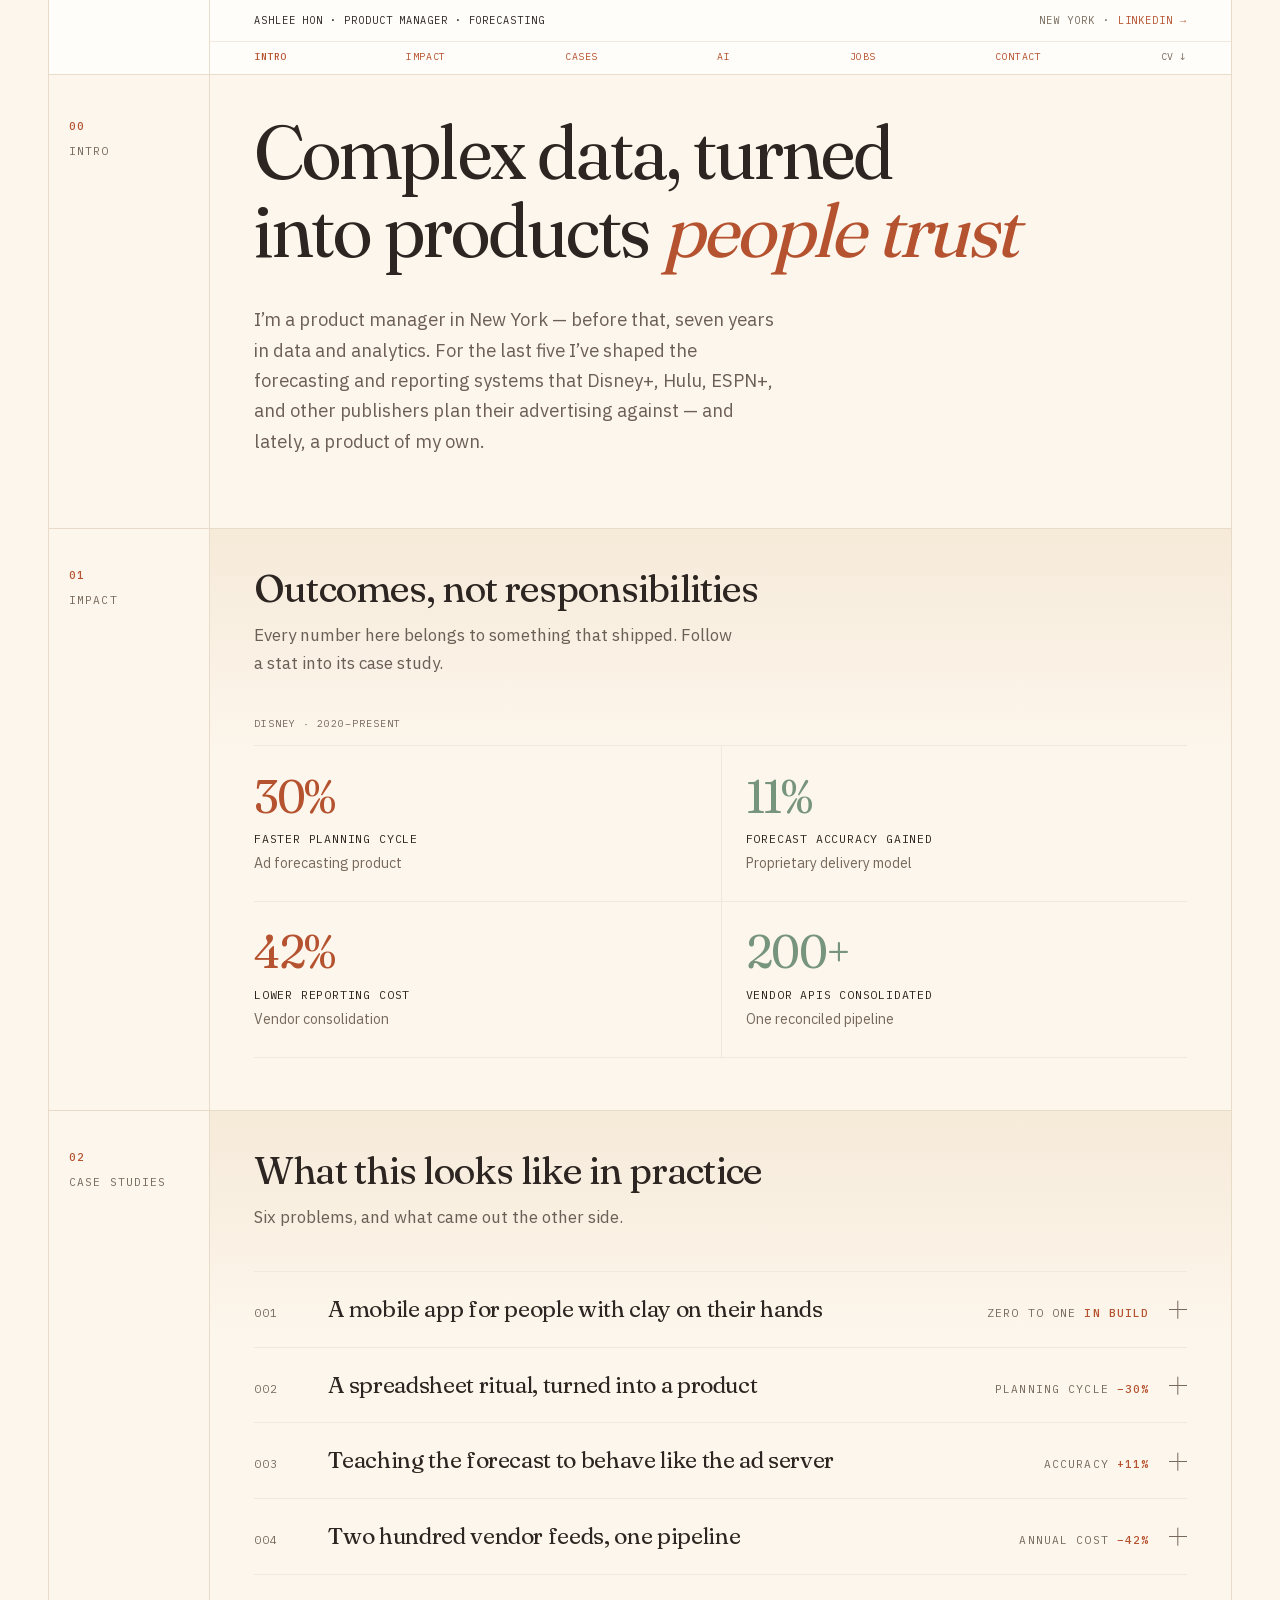
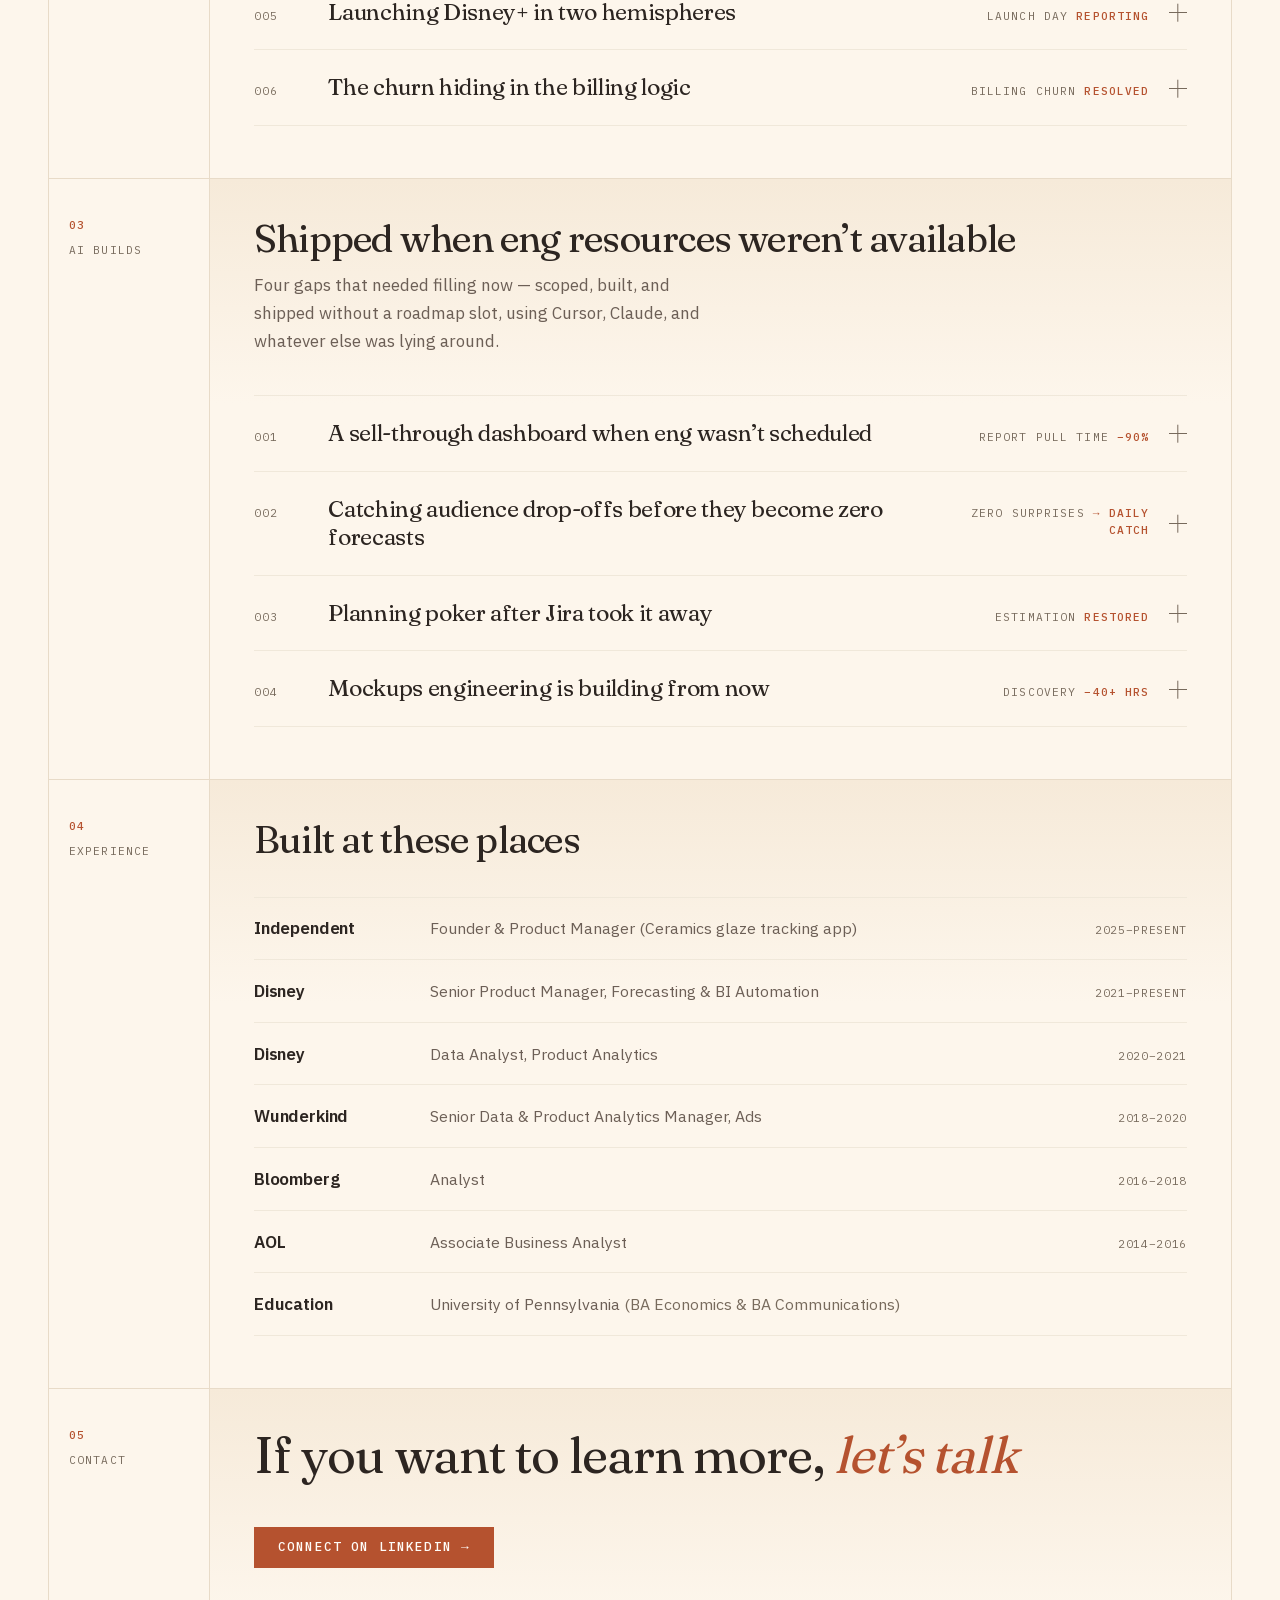
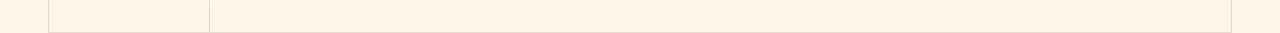
==== commit a3efd6ff: "Refresh section styling, impact stats, and sticky header. Unify the masthead, restore sticky nav on " ====
--- a/index.html
+++ b/index.html
@@ -48,7 +48,7 @@
         <a href="https://www.linkedin.com/in/ashleehon/">LinkedIn&nbsp;&rarr;</a>
       </p>
     </div>
-    <nav class="section-nav mono" aria-label="Sections">
+    <nav class="section-nav" aria-label="Sections">
       <a href="#intro" data-section="intro">Intro</a>
       <a href="#figures" data-section="figures">Impact</a>
       <a href="#work" data-section="work" aria-label="Case studies">Cases</a>
@@ -108,21 +108,6 @@
                 <span class="figure-label">Vendor APIs consolidated</span>
                 <span class="figure-src">One reconciled pipeline</span>
               </a>
-            </div>
-          </div>
-        </div>
-        <div class="figure-group">
-          <p class="figure-group-label mono">Prior roles</p>
-          <div class="figures figures-2">
-            <div>
-              <span class="figure figure-muted">$136MM</span>
-              <span class="figure-label">Client sales unlocked</span>
-              <span class="figure-src">Retargeting replatform</span>
-            </div>
-            <div>
-              <span class="figure figure-muted">137%</span>
-              <span class="figure-label">Year-over-year revenue lift</span>
-              <span class="figure-src">Floor pricing model</span>
             </div>
           </div>
         </div>
--- a/style.css
+++ b/style.css
@@ -126,7 +126,7 @@
   --mono: "IBM Plex Mono", ui-monospace, "SF Mono", Menlo, monospace;
 
   --gutter: 10rem;
-  --site-head: 5.5rem;
+  --site-head: 5rem;
 }
 
 @media (prefers-color-scheme: dark) {
@@ -241,6 +241,10 @@
   border-left: 1px solid var(--rule);
 }
 
+.block:not(.hero) > .content {
+  background: linear-gradient(180deg, var(--paper-deep) 0%, var(--paper) 14rem);
+}
+
 .label .idx { display: block; color: var(--clay); font-weight: 500; }
 .label .nm { display: block; margin-top: 0.5rem; }
 
@@ -254,12 +258,12 @@
   top: 0;
   z-index: 20;
   border-bottom: 1px solid var(--rule);
-  background: var(--paper);
+  background: var(--paper-lift);
 }
 
 .masthead-gutter {
+  grid-column: 1;
   grid-row: 1;
-  background: var(--paper-deep);
 }
 
 .dateline {
@@ -271,27 +275,34 @@
   justify-content: space-between;
   gap: 0.4rem 1.25rem;
   margin: 0;
-  padding: 1.1rem 2.75rem;
-  background: var(--paper-deep);
+  padding: 0.85rem 2.75rem 0.8rem;
+  background: var(--paper-lift);
   border-left: 1px solid var(--rule);
+  border-bottom: 1px solid var(--rule-soft);
   min-width: 0;
 }
 
 .section-nav {
-  grid-column: 1 / -1;
+  grid-column: 2;
   grid-row: 2;
   display: flex;
   flex-wrap: nowrap;
   align-items: center;
-  gap: 0.55rem;
+  justify-content: space-between;
+  gap: 0;
+  min-width: 0;
+  max-width: 100%;
   margin: 0;
-  padding: 0.55rem 2.75rem 0.6rem;
-  border-top: 1px solid var(--rule-soft);
+  padding: 0.5rem 2.75rem 0.55rem;
+  border-left: 1px solid var(--rule);
   background: var(--paper-lift);
+  font-family: var(--mono);
   font-size: 0.62rem;
   line-height: 1.5;
+  font-weight: 400;
   letter-spacing: 0.06em;
   text-transform: uppercase;
+  color: var(--ink-faint);
   overflow-x: auto;
   -webkit-overflow-scrolling: touch;
   scrollbar-width: none;
@@ -333,13 +344,6 @@
 }
 .nav-cv:hover { color: var(--clay); }
 
-@media (min-width: 56.01rem) {
-  .section-nav {
-    justify-content: space-between;
-    gap: 0;
-  }
-}
-
 .dateline-who,
 .dateline-where {
   margin: 0;
@@ -411,10 +415,6 @@
 
 /* ---------- figures ---------- */
 
-#figures > .content {
-  background: linear-gradient(180deg, var(--paper-deep) 0%, var(--paper) 14rem);
-}
-
 .figure-groups { margin: 0; }
 
 .figure-group + .figure-group {
@@ -437,9 +437,8 @@
   border-top: 1px solid var(--rule-soft);
 }
 .figures-4 { grid-template-columns: repeat(2, 1fr); }
-.figures-2 { grid-template-columns: repeat(2, 1fr); max-width: 36rem; }
 .figures-4 > div:nth-child(2n+1) { padding-left: 0; border-left: 0; }
-.figures-2 > div:first-child { padding-left: 0; border-left: 0; }
+.figures-4 > div:nth-child(even) .figure { color: var(--green); }
 
 .figure-link {
   display: block;
@@ -461,7 +460,7 @@
   padding-left: 1.5rem;
   border-left: 1px solid var(--rule-soft);
 }
-.figures > div:nth-child(3n+1) {
+.figures:not(.figures-4) > div:nth-child(3n+1) {
   padding-left: 0;
   border-left: 0;
 }
@@ -476,9 +475,6 @@
   font-variant-numeric: tabular-nums;
   color: var(--clay);
 }
-.figure-muted { color: var(--green); }
-/* Prior-role figures use celadon; Disney figures stay clay. */
-.figures > div:nth-child(even) .figure:not(.figure-muted) { color: var(--clay); }
 .figure-label {
   display: block;
   margin-top: 0.7rem;
@@ -675,13 +671,20 @@
 @media (max-width: 56rem) {
   :root {
     --gutter: 0;
-    --site-head: 7.25rem;
-  }
-
-  body { overflow-x: clip; }
+    --site-head: 6.75rem;
+  }
+
+  .grid {
+    width: 100%;
+    max-width: 100%;
+  }
 
   .masthead {
     display: block;
+    width: 100%;
+    position: sticky;
+    top: 0;
+    z-index: 20;
   }
 
   .masthead-gutter { display: none; }
@@ -689,17 +692,30 @@
   .dateline {
     flex-direction: column;
     align-items: flex-start;
-    gap: 0.4rem;
-    padding: 1rem 1.25rem 1.1rem;
+    gap: 0.35rem;
+    padding: 0.75rem 1rem 0.7rem;
     border-left: 0;
   }
 
   .section-nav {
-    justify-content: flex-start;
-    padding: 0.5rem 1.25rem 0.6rem;
-    gap: 0.5rem;
-    font-size: 0.58rem;
-    letter-spacing: 0.05em;
+    display: grid;
+    grid-template-columns: repeat(7, minmax(0, 1fr));
+    width: 100%;
+    max-width: 100%;
+    padding: 0.4rem 0.45rem 0.46rem;
+    gap: 0;
+    font-size: clamp(0.44rem, 2.2vw, 0.5rem);
+    letter-spacing: 0;
+    border-left: 0;
+    overflow-x: visible;
+  }
+
+  .section-nav a,
+  .nav-cv {
+    justify-self: center;
+    text-align: center;
+    min-width: 0;
+    max-width: 100%;
   }
 
   .block { grid-template-columns: 1fr; }
@@ -716,7 +732,7 @@
     padding-bottom: 2.75rem;
   }
 
-  .figures, .figures-4, .figures-2 { grid-template-columns: 1fr; }
+  .figures, .figures-4 { grid-template-columns: 1fr; }
   .figures > div + div { padding-left: 0; border-left: 0; }
   .figures > div { padding-right: 0; }
 
@@ -810,10 +826,10 @@
   .dateline-where::before { content: " · "; color: #888; }
   .dateline-sep { display: none; }
 
-  #figures > .content { background: none; }
+  .block:not(.hero) > .content { background: none; }
   .figure-group-label { font-size: 7pt; }
-  .figures-4, .figures-2 {
-    grid-template-columns: repeat(3, minmax(0, 1fr));
+  .figures-4 {
+    grid-template-columns: repeat(2, minmax(0, 1fr));
     max-width: none;
   }
   .figure-group + .figure-group {
@@ -831,7 +847,7 @@
      the share it was given and pushes the last one off the sheet. */
   .figures { grid-template-columns: repeat(3, minmax(0, 1fr)); }
   .figures > div + div { padding-left: 0.8rem; border-left: 1px solid var(--rule-soft); }
-  .figures > div:nth-child(3n+1) { padding-left: 0; border-left: 0; }
+  .figures:not(.figures-4) > div:nth-child(3n+1) { padding-left: 0; border-left: 0; }
   .principles { grid-template-columns: repeat(2, 1fr); column-gap: 1.5rem; }
   .role { grid-template-columns: 7rem 1fr 7rem; }
   .role .when { text-align: right; }
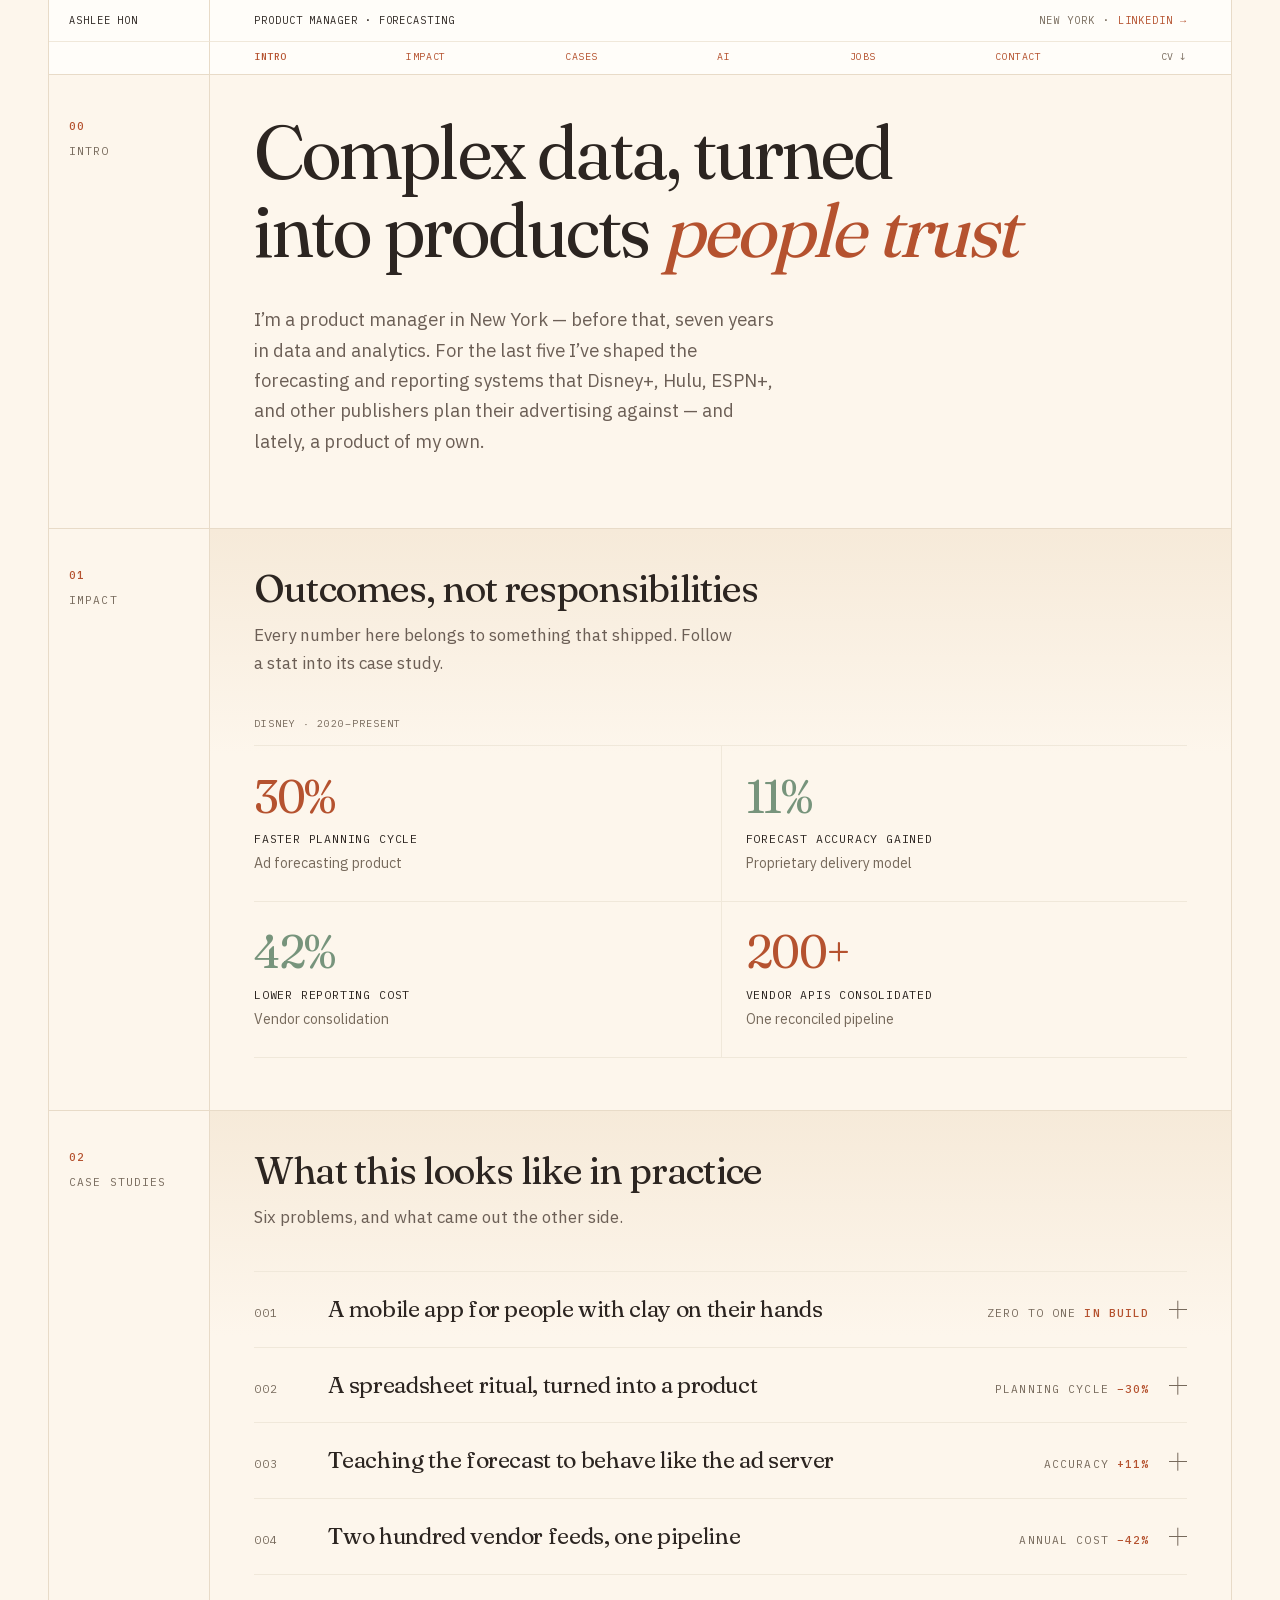
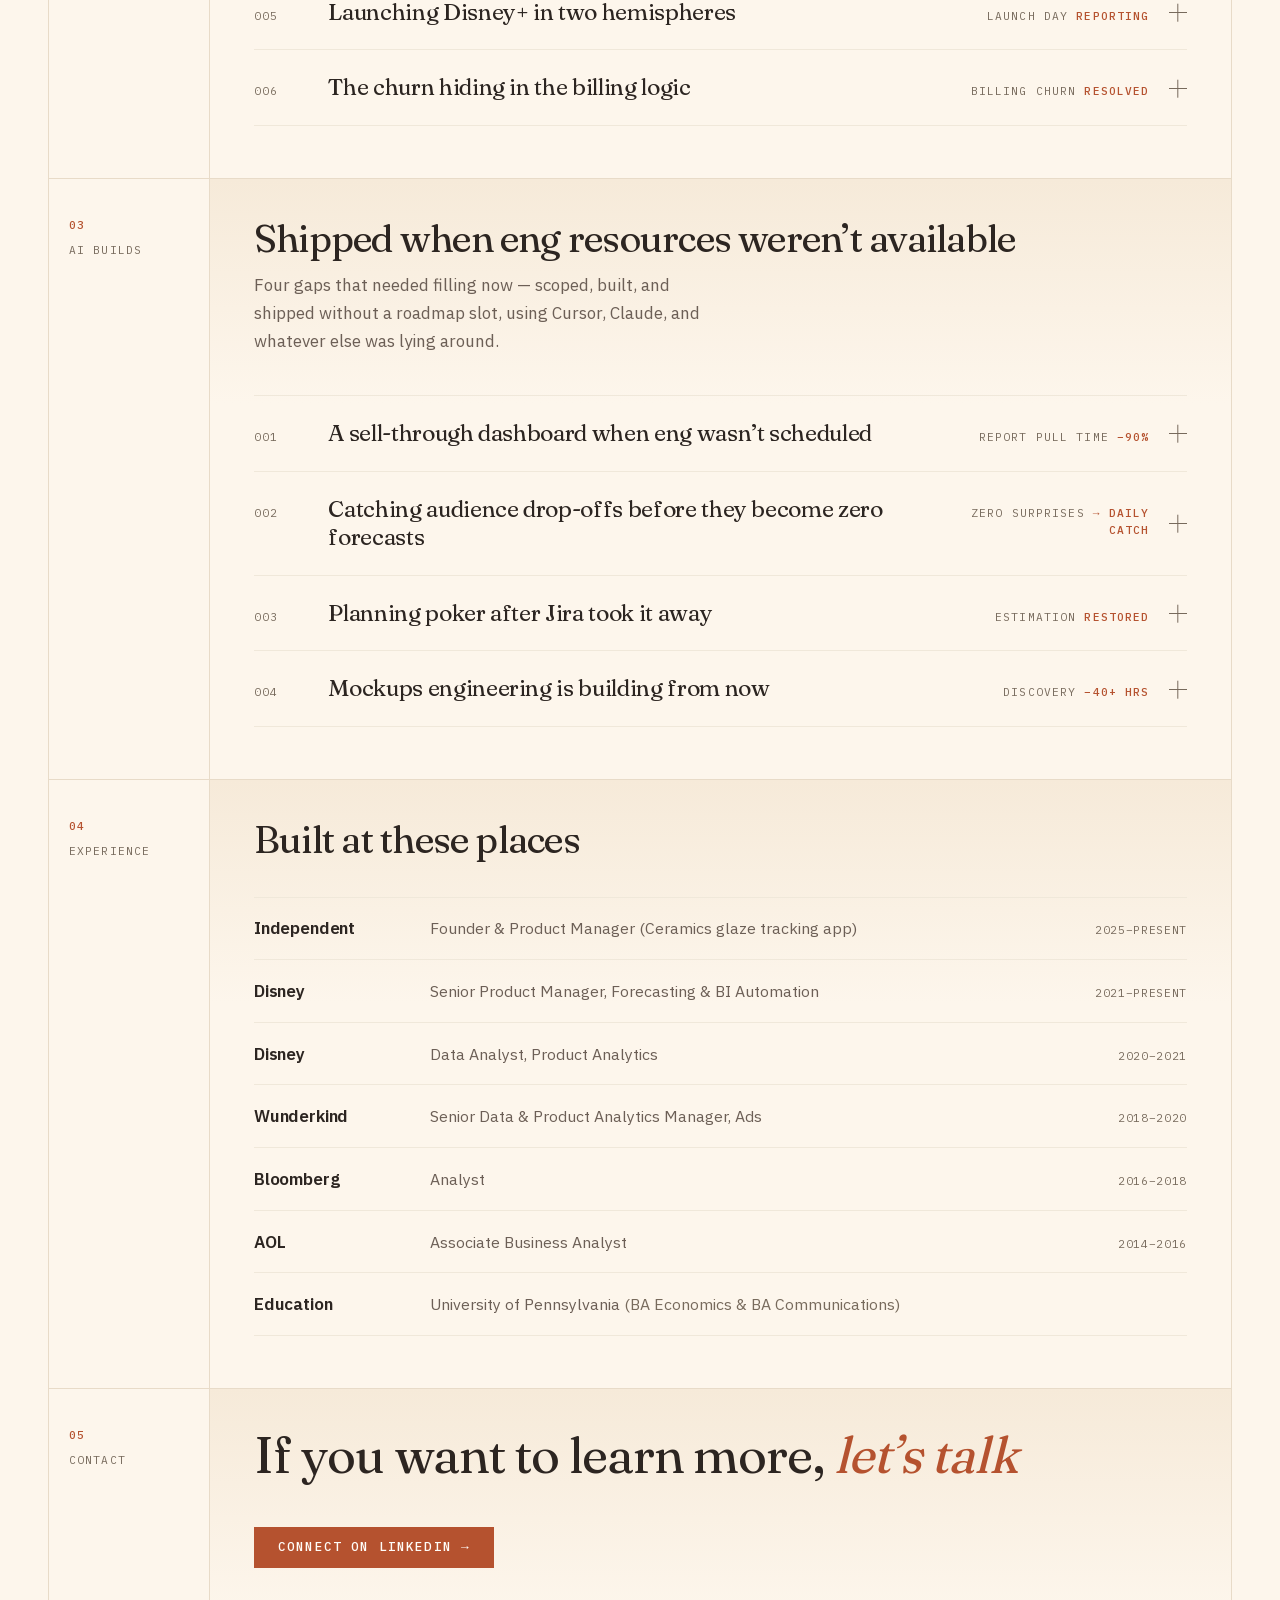
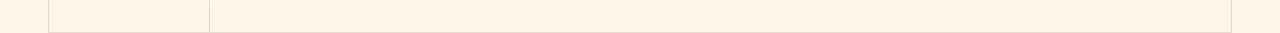
==== commit 2753debf: "Place Ashlee Hon in the desktop masthead gutter column. Split the dateline so the name aligns with s" ====
--- a/index.html
+++ b/index.html
@@ -39,9 +39,9 @@
 <div class="grid">
 
   <header class="masthead">
-    <div class="masthead-gutter" aria-hidden="true"></div>
+    <p class="masthead-name mono">Ashlee&nbsp;Hon</p>
     <div class="dateline mono">
-      <p class="dateline-who">Ashlee&nbsp;Hon · Product Manager · Forecasting</p>
+      <p class="dateline-who"><span class="dateline-name-mobile">Ashlee&nbsp;Hon · </span>Product Manager · Forecasting</p>
       <p class="dateline-where">
         <span>New York</span>
         <span class="dateline-sep" aria-hidden="true">&middot;</span>
--- a/style.css
+++ b/style.css
@@ -261,10 +261,20 @@
   background: var(--paper-lift);
 }
 
-.masthead-gutter {
+.masthead-name {
   grid-column: 1;
   grid-row: 1;
-}
+  margin: 0;
+  padding: 0.85rem 1.25rem 0.8rem;
+  font-size: 0.64rem;
+  line-height: 1.45;
+  letter-spacing: 0.09em;
+  text-transform: uppercase;
+  color: var(--ink);
+  border-bottom: 1px solid var(--rule-soft);
+}
+
+.dateline-name-mobile { display: none; }
 
 .dateline {
   grid-column: 2;
@@ -438,7 +448,10 @@
 }
 .figures-4 { grid-template-columns: repeat(2, 1fr); }
 .figures-4 > div:nth-child(2n+1) { padding-left: 0; border-left: 0; }
-.figures-4 > div:nth-child(even) .figure { color: var(--green); }
+.figures-4 > div:nth-child(1) .figure,
+.figures-4 > div:nth-child(4) .figure { color: var(--clay); }
+.figures-4 > div:nth-child(2) .figure,
+.figures-4 > div:nth-child(3) .figure { color: var(--green); }
 
 .figure-link {
   display: block;
@@ -687,7 +700,9 @@
     z-index: 20;
   }
 
-  .masthead-gutter { display: none; }
+  .masthead-name { display: none; }
+
+  .dateline-name-mobile { display: inline; }
 
   .dateline {
     flex-direction: column;
@@ -735,6 +750,10 @@
   .figures, .figures-4 { grid-template-columns: 1fr; }
   .figures > div + div { padding-left: 0; border-left: 0; }
   .figures > div { padding-right: 0; }
+
+  /* Single column: alternate by row. Desktop keeps the 2×2 checkerboard instead. */
+  .figures-4 > div:nth-child(odd) .figure { color: var(--clay); }
+  .figures-4 > div:nth-child(even) .figure { color: var(--green); }
 
   h1 { max-width: none; font-size: clamp(2rem, 9vw, 2.6rem); }
   .standfirst { margin-top: 1.35rem; font-size: 1.05rem; }
@@ -820,6 +839,8 @@
     padding: 0 0 0.45rem;
     display: block;
   }
+  .masthead-name { display: none; }
+  .dateline-name-mobile { display: inline; }
   .masthead-stack { display: block; }
   .dateline-who,
   .dateline-where { display: inline; font-size: 7.5pt; letter-spacing: 0.1em; }
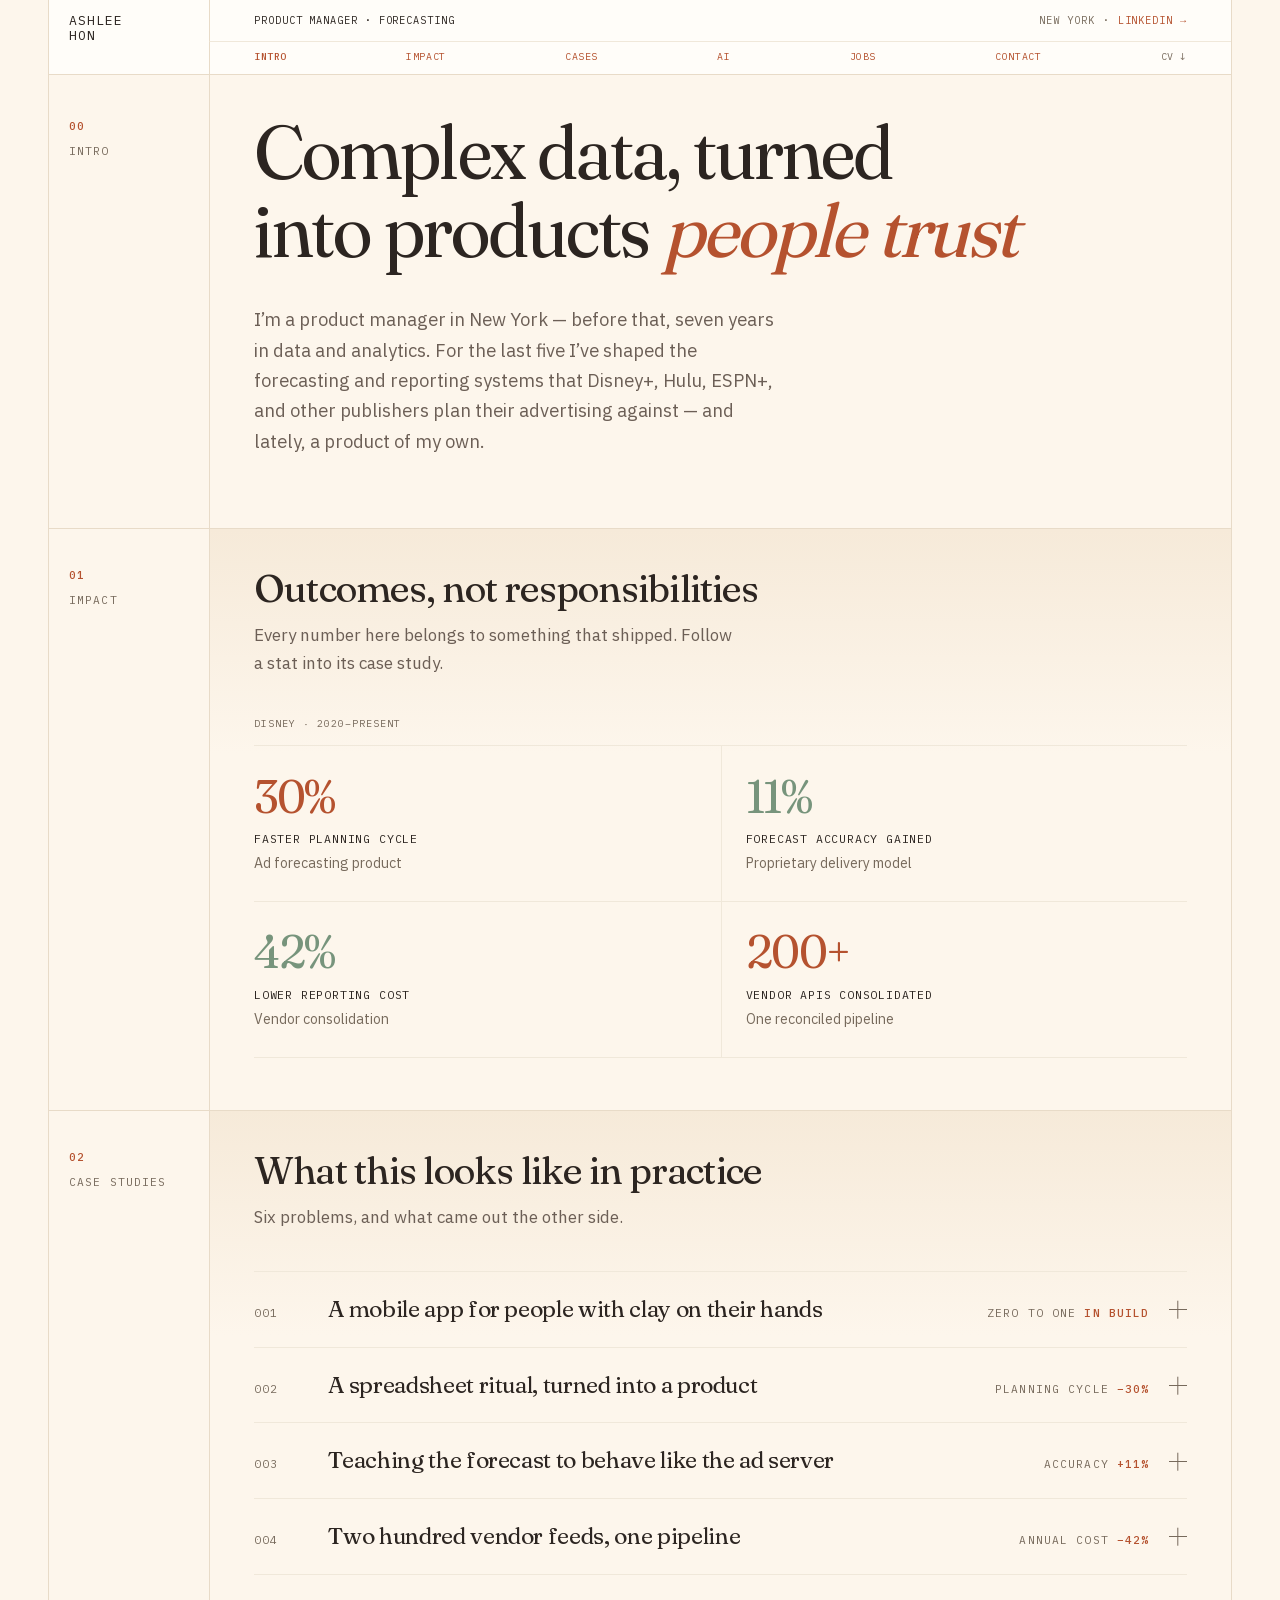
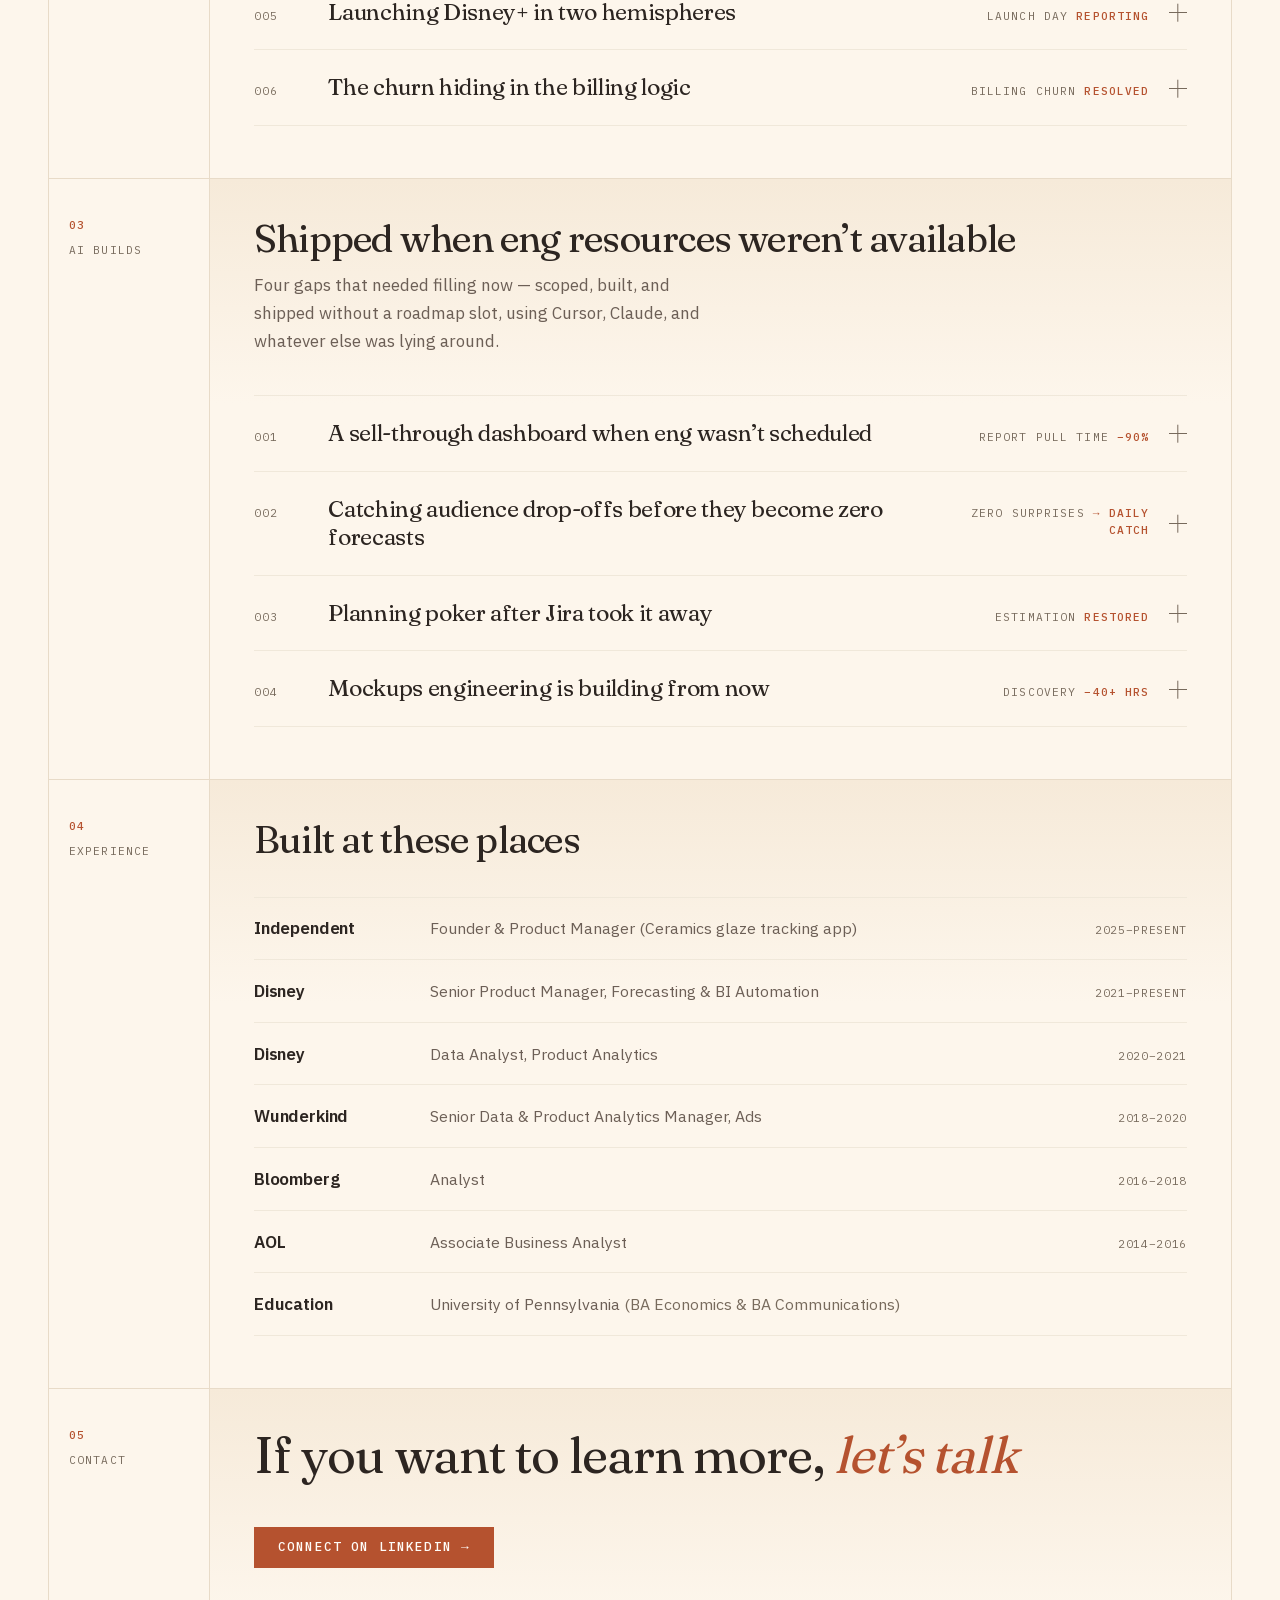
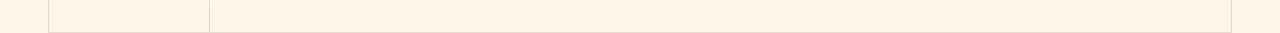
==== commit f362d0bf: "Stack and enlarge the desktop masthead name without shifting the dateline row. Split Ashlee Hon acro" ====
--- a/index.html
+++ b/index.html
@@ -39,7 +39,10 @@
 <div class="grid">
 
   <header class="masthead">
-    <p class="masthead-name mono">Ashlee&nbsp;Hon</p>
+    <p class="masthead-name mono">
+      <span class="masthead-name-line">Ashlee</span>
+      <span class="masthead-name-line">Hon</span>
+    </p>
     <div class="dateline mono">
       <p class="dateline-who"><span class="dateline-name-mobile">Ashlee&nbsp;Hon · </span>Product Manager · Forecasting</p>
       <p class="dateline-where">
--- a/style.css
+++ b/style.css
@@ -264,15 +264,23 @@
 .masthead-name {
   grid-column: 1;
   grid-row: 1;
+  display: flex;
+  flex-direction: column;
+  gap: 0.12rem;
+  height: 0;
+  min-height: 0;
+  align-self: start;
+  overflow: visible;
   margin: 0;
-  padding: 0.85rem 1.25rem 0.8rem;
-  font-size: 0.64rem;
-  line-height: 1.45;
-  letter-spacing: 0.09em;
+  padding: 0.85rem 1.25rem 0;
+  font-size: 0.82rem;
+  line-height: 1.05;
+  letter-spacing: 0.08em;
   text-transform: uppercase;
   color: var(--ink);
-  border-bottom: 1px solid var(--rule-soft);
-}
+}
+
+.masthead-name-line { display: block; }
 
 .dateline-name-mobile { display: none; }
 
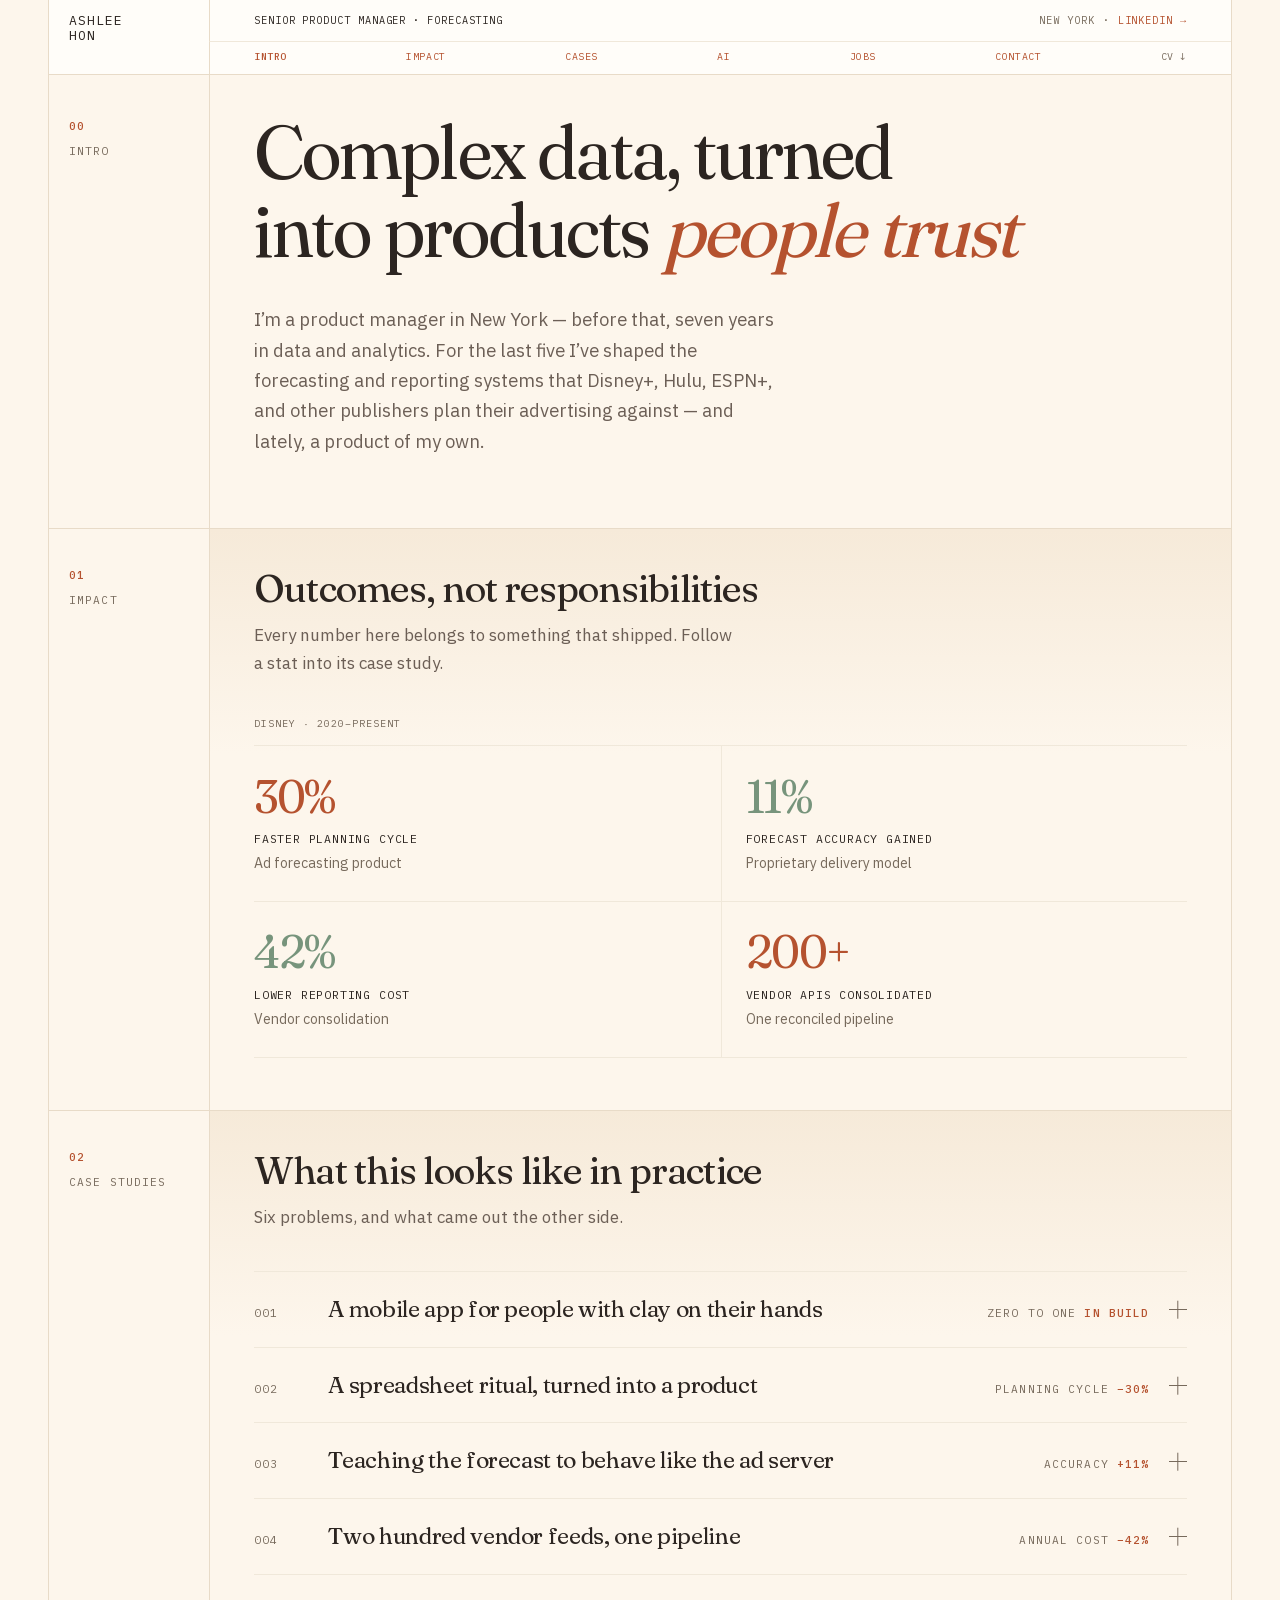
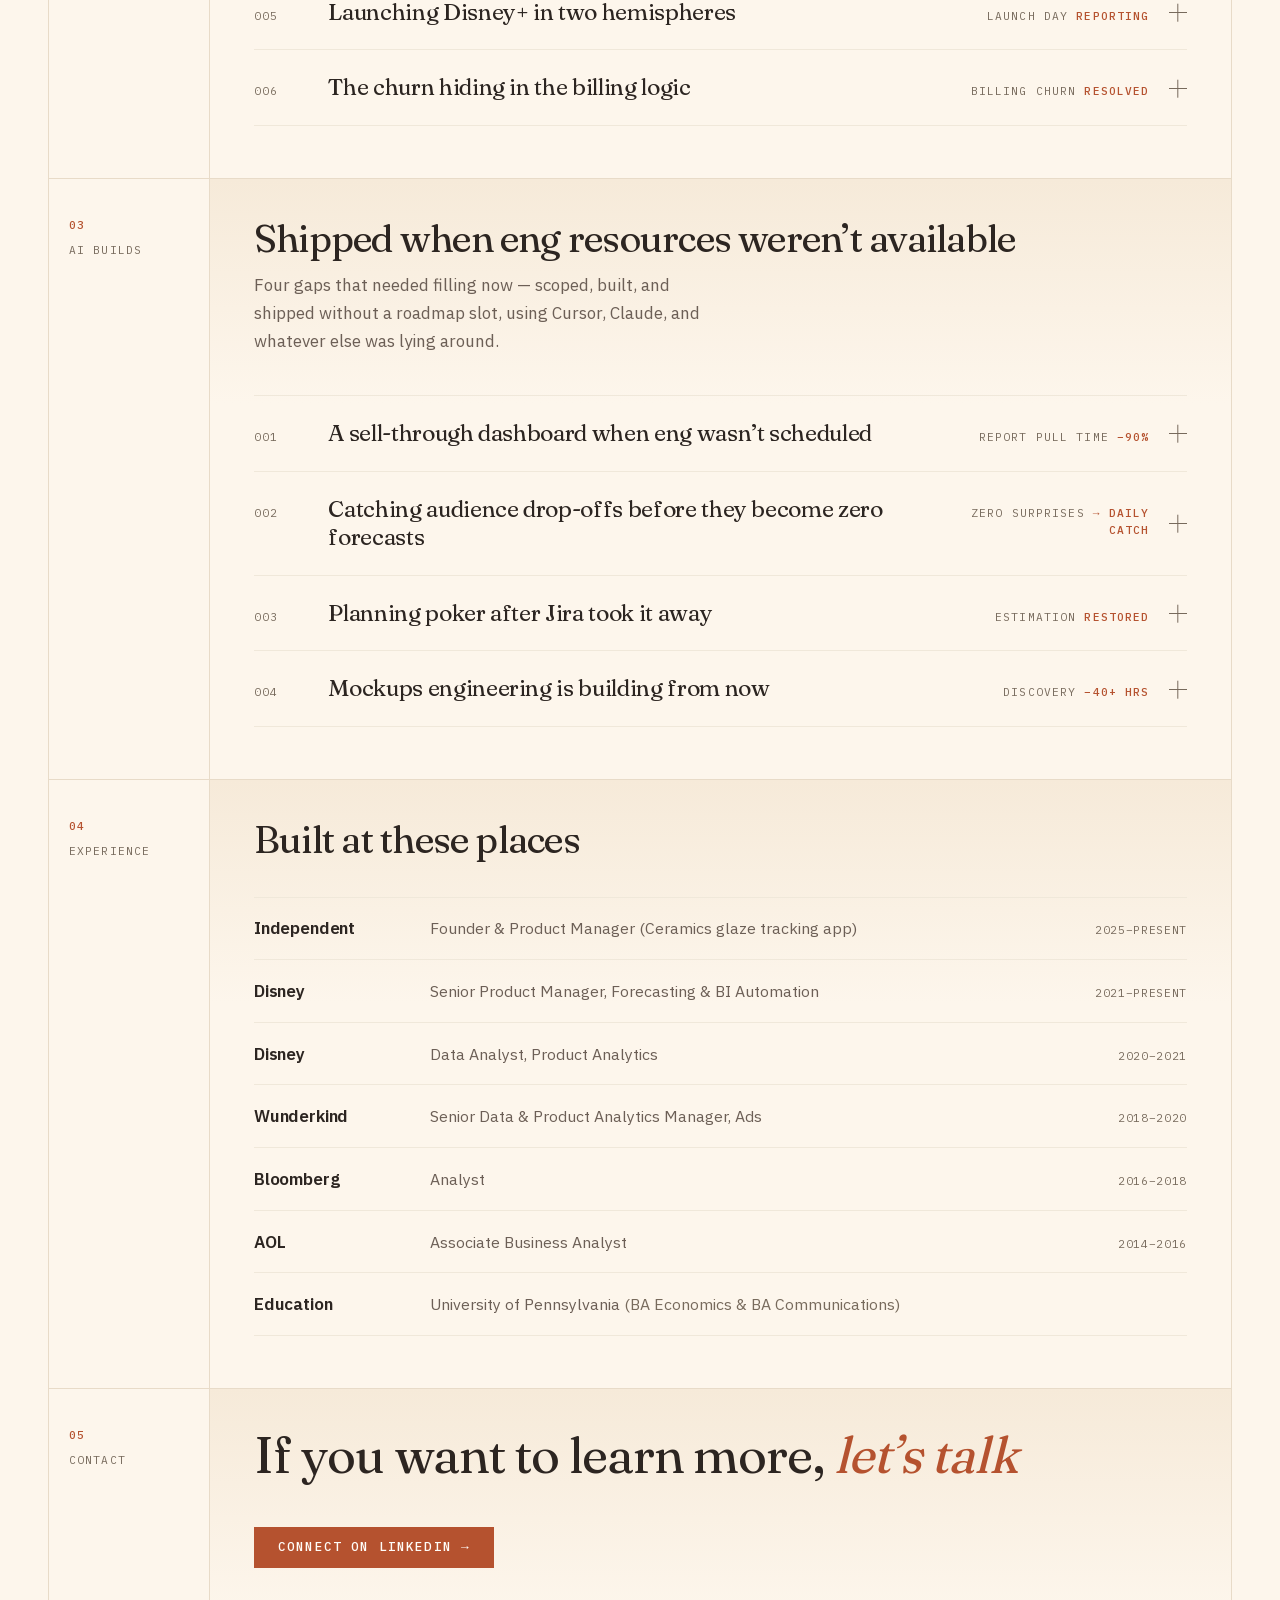
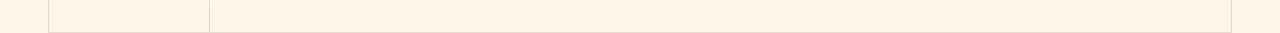
==== commit 0ecbfde9: "Update header and site metadata to Senior Product Manager. Co-authored-by: Cursor <cursoragent@curso" ====
--- a/index.html
+++ b/index.html
@@ -3,18 +3,18 @@
 <head>
 <meta charset="utf-8">
 <meta name="viewport" content="width=device-width, initial-scale=1">
-<title>Ashlee Hon — Product Manager</title>
+<title>Ashlee Hon — Senior Product Manager</title>
 <meta name="description" content="Product manager building forecasting and reporting systems for Disney+, Hulu, ESPN+, and other publishers.">
 <meta name="author" content="Ashlee Hon">
 
 <link rel="icon" href="favicon.svg" type="image/svg+xml">
 
 <meta property="og:type" content="profile">
-<meta property="og:title" content="Ashlee Hon — Product Manager">
+<meta property="og:title" content="Ashlee Hon — Senior Product Manager">
 <meta property="og:description" content="Forecasting and reporting systems for Disney+, Hulu, ESPN+, and other publishers — plus a product of my own.">
 <meta property="og:url" content="https://ashleehon.github.io/">
 <meta property="og:image" content="https://ashleehon.github.io/og.png">
-<meta property="og:image:alt" content="Complex data, turned into products people trust — Ashlee Hon, Product Manager">
+<meta property="og:image:alt" content="Complex data, turned into products people trust — Ashlee Hon, Senior Product Manager">
 <meta name="twitter:card" content="summary_large_image">
 
 <script type="application/ld+json">
@@ -23,7 +23,7 @@
   "@type": "Person",
   "name": "Ashlee Hon",
   "url": "https://ashleehon.github.io/",
-  "jobTitle": "Product Manager",
+  "jobTitle": "Senior Product Manager",
   "address": { "@type": "PostalAddress", "addressLocality": "New York", "addressRegion": "NY" },
   "alumniOf": { "@type": "CollegeOrUniversity", "name": "University of Pennsylvania" },
   "sameAs": ["https://www.linkedin.com/in/ashleehon/"]
@@ -44,7 +44,7 @@
       <span class="masthead-name-line">Hon</span>
     </p>
     <div class="dateline mono">
-      <p class="dateline-who"><span class="dateline-name-mobile">Ashlee&nbsp;Hon · </span>Product Manager · Forecasting</p>
+      <p class="dateline-who"><span class="dateline-name-mobile">Ashlee&nbsp;Hon · </span>Senior Product Manager · Forecasting</p>
       <p class="dateline-where">
         <span>New York</span>
         <span class="dateline-sep" aria-hidden="true">&middot;</span>
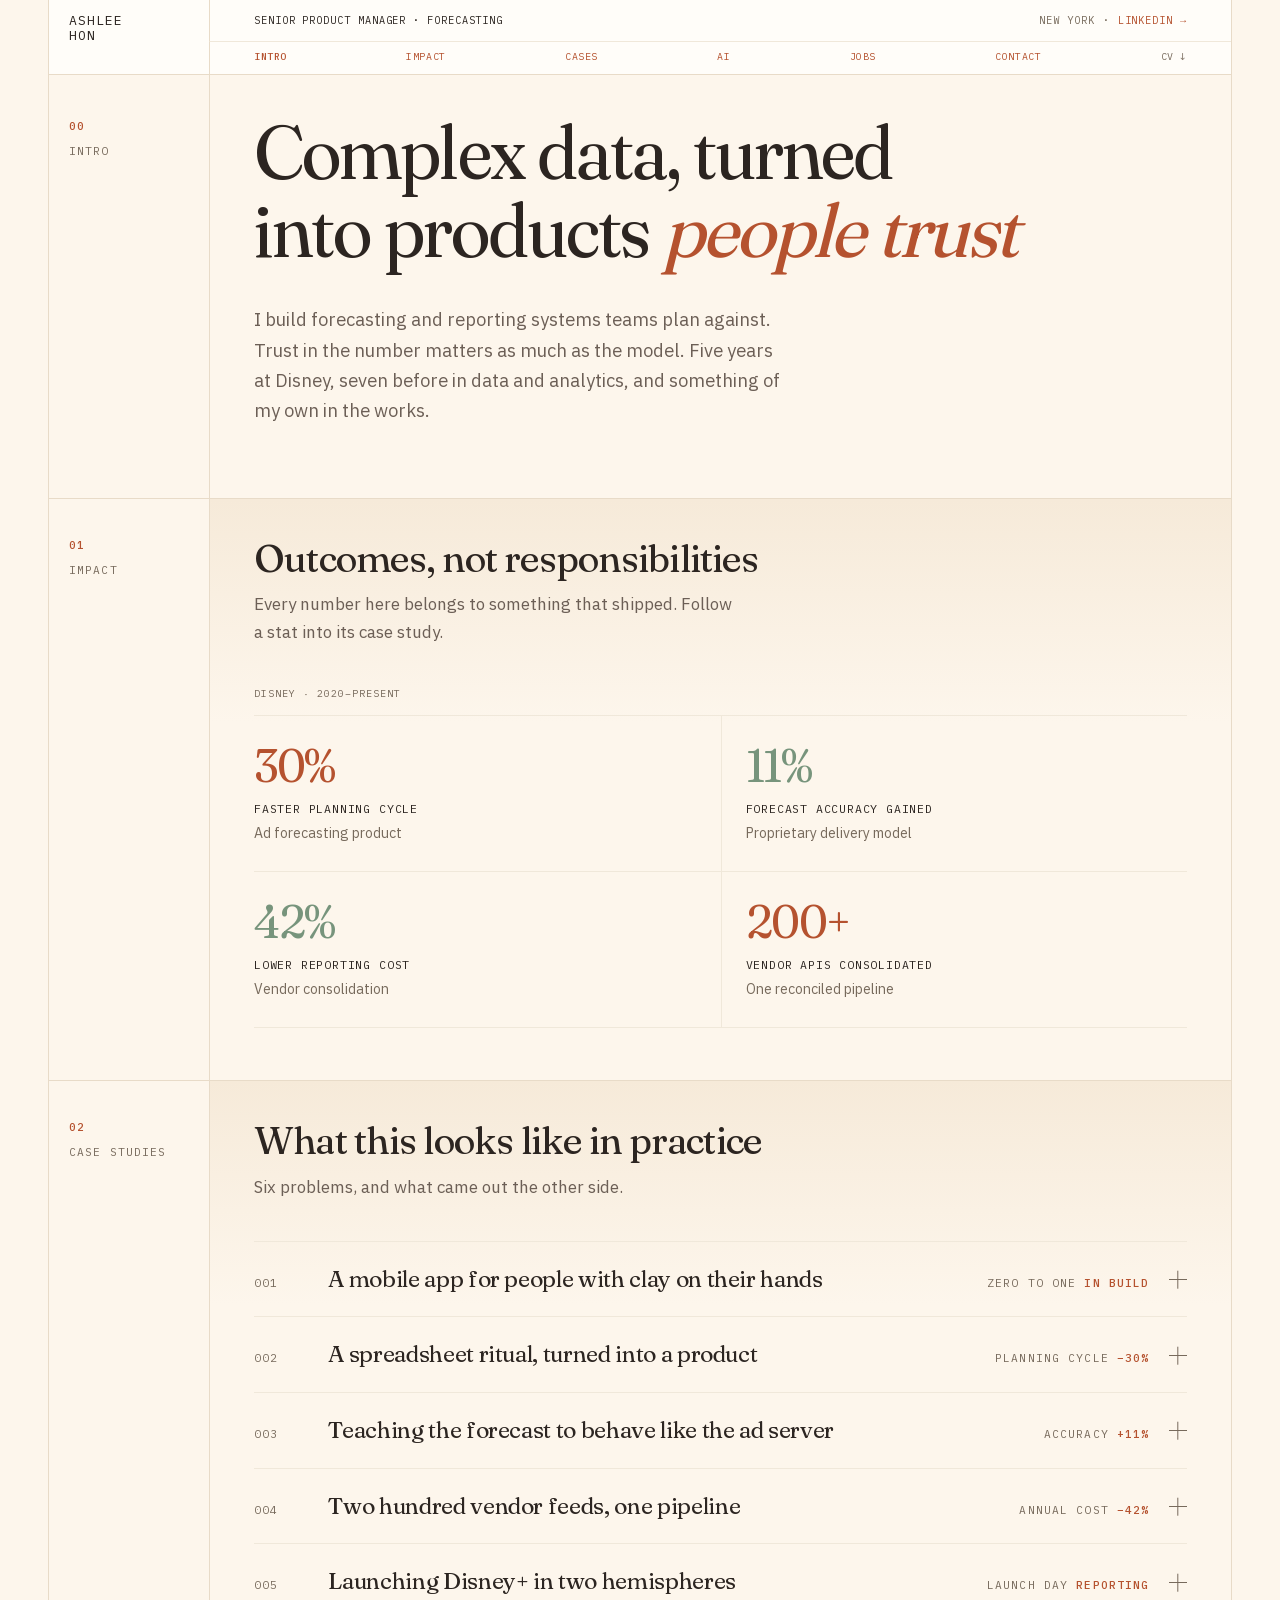
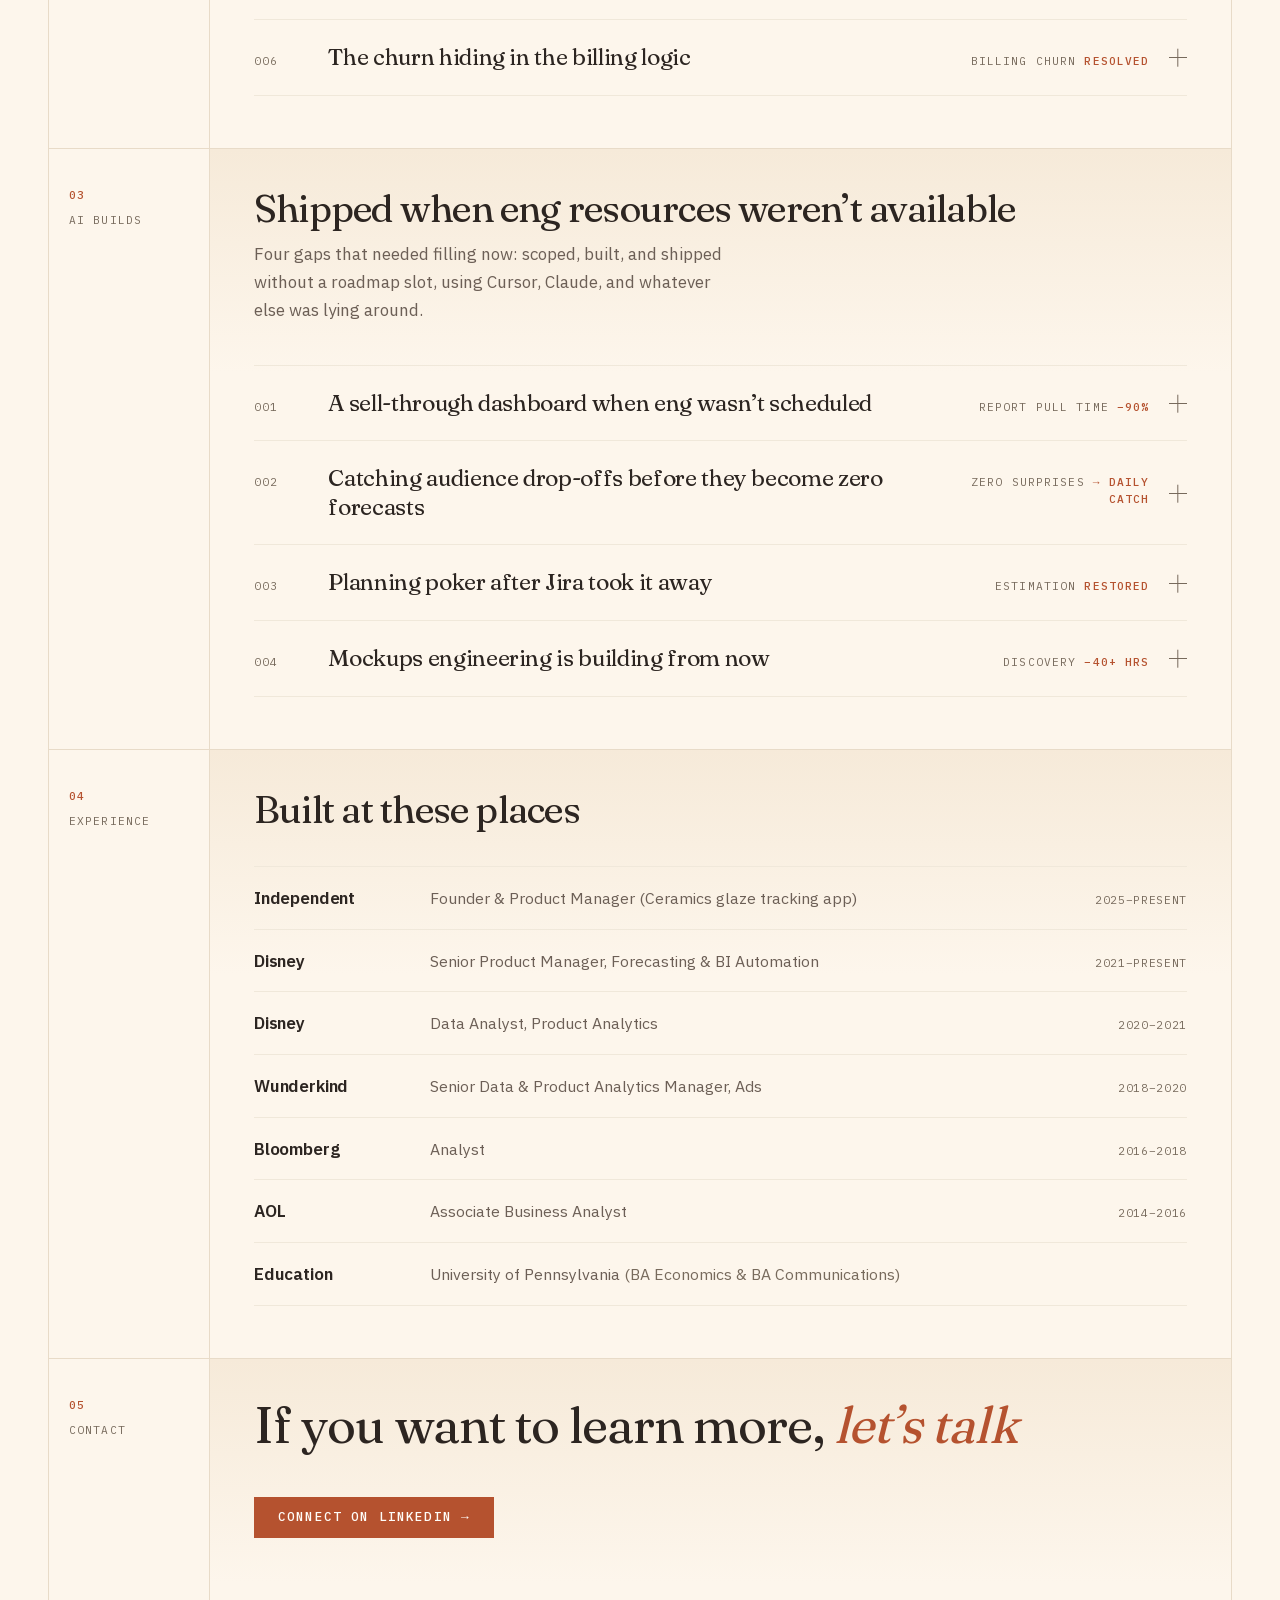
==== commit 90c090e6: "Rewrite intro standfirst and polish site copy. Replace the résumé-style blurb with a tighter forecas" ====
--- a/index.html
+++ b/index.html
@@ -3,18 +3,18 @@
 <head>
 <meta charset="utf-8">
 <meta name="viewport" content="width=device-width, initial-scale=1">
-<title>Ashlee Hon — Senior Product Manager</title>
+<title>Ashlee Hon · Senior Product Manager</title>
 <meta name="description" content="Product manager building forecasting and reporting systems for Disney+, Hulu, ESPN+, and other publishers.">
 <meta name="author" content="Ashlee Hon">
 
 <link rel="icon" href="favicon.svg" type="image/svg+xml">
 
 <meta property="og:type" content="profile">
-<meta property="og:title" content="Ashlee Hon — Senior Product Manager">
-<meta property="og:description" content="Forecasting and reporting systems for Disney+, Hulu, ESPN+, and other publishers — plus a product of my own.">
+<meta property="og:title" content="Ashlee Hon · Senior Product Manager">
+<meta property="og:description" content="Forecasting and reporting systems for Disney+, Hulu, ESPN+, and other publishers, plus a product of my own.">
 <meta property="og:url" content="https://ashleehon.github.io/">
 <meta property="og:image" content="https://ashleehon.github.io/og.png">
-<meta property="og:image:alt" content="Complex data, turned into products people trust — Ashlee Hon, Senior Product Manager">
+<meta property="og:image:alt" content="Complex data, turned into products people trust. Ashlee Hon, Senior Product Manager">
 <meta name="twitter:card" content="summary_large_image">
 
 <script type="application/ld+json">
@@ -68,10 +68,9 @@
     <p class="label mono"><span class="idx">00</span><span class="nm">Intro</span></p>
     <div class="content">
       <h1>Complex data, turned into products <em>people trust</em></h1>
-      <p class="standfirst">I&rsquo;m a product manager in New York — before that, seven years in data and
-        analytics. For the last five I&rsquo;ve shaped the forecasting and reporting systems that
-        Disney+, Hulu, ESPN+, and other publishers plan their advertising against — and lately, a
-        product of my own.</p>
+      <p class="standfirst">I build forecasting and reporting systems teams plan against. Trust in the number
+        matters as much as the model. Five years at Disney, seven before in data and analytics, and something of
+        my own in the works.</p>
     </div>
   </section>
 
@@ -244,7 +243,7 @@
     <p class="label mono"><span class="idx">03</span><span class="nm">AI builds</span></p>
     <div class="content">
       <h2>Shipped when eng resources weren&rsquo;t available</h2>
-      <p class="deck">Four gaps that needed filling now — scoped, built, and shipped without a roadmap
+      <p class="deck">Four gaps that needed filling now: scoped, built, and shipped without a roadmap
         slot, using Cursor, Claude, and whatever else was lying around.</p>
 
       <div class="cases">
@@ -261,7 +260,7 @@
               <p class="where mono">Disney &middot; Competitive inventory</p>
               <p>Revenue teams needed sell-through on competitive inventory, but there was no
                 engineering slot for a real dashboard. I built a Confluence pseudo-dashboard wired to
-                live data — SQL and layout with Cursor doing the heavy lifting — so stakeholders
+                live data, with SQL and layout with Cursor doing the heavy lifting, so stakeholders
                 check it weekly instead of pulling reports by hand. Some manual cleanup still lands
                 on them; even so, time spent gathering the number dropped by about ninety percent.</p>
             </div>
@@ -299,7 +298,7 @@
             <div>
               <p class="where mono">Disney &middot; Databricks</p>
               <p>Jira Cloud dropped blind planning poker, and the team still needed it for
-                estimation. I built a replacement on Databricks with Cursor — a small app ten to
+                estimation. I built a replacement on Databricks with Cursor: a small app ten to
                 fifteen engineers run in refinement again, the way we did before the feature
                 disappeared.</p>
             </div>
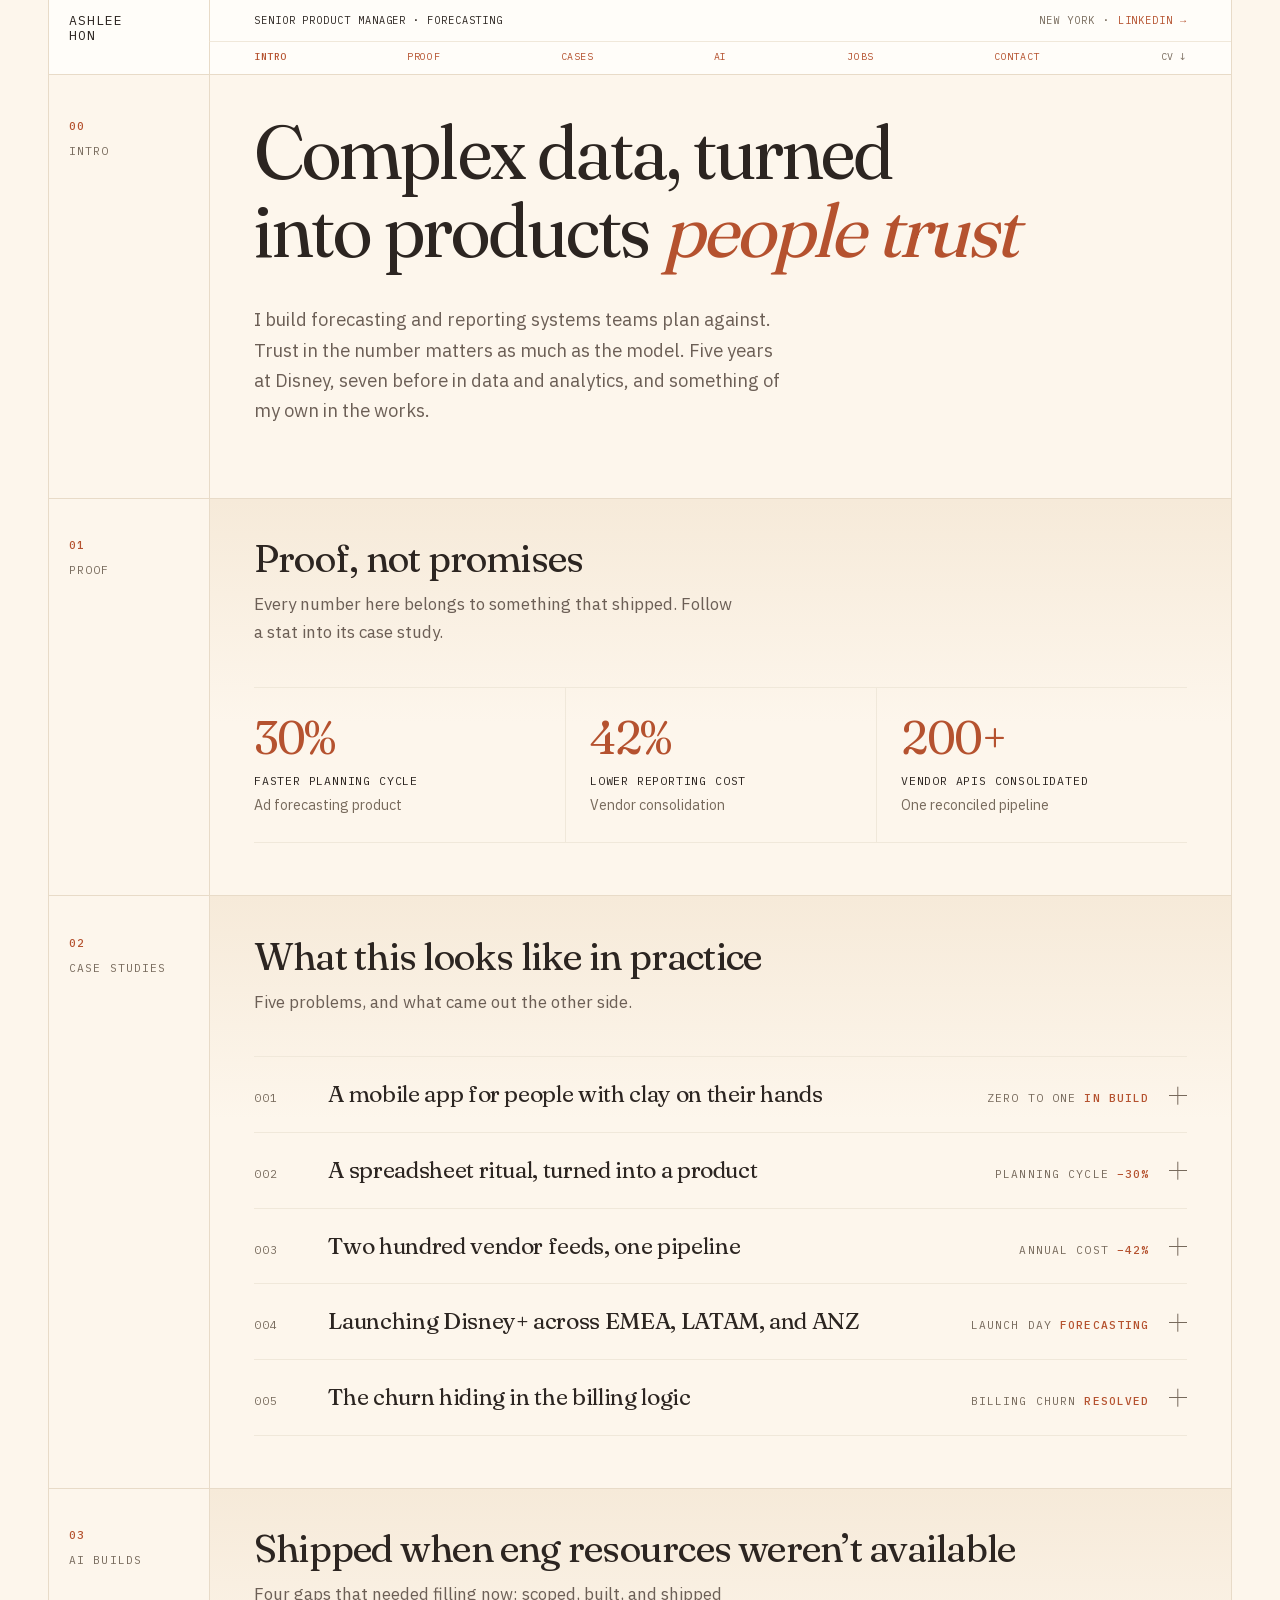
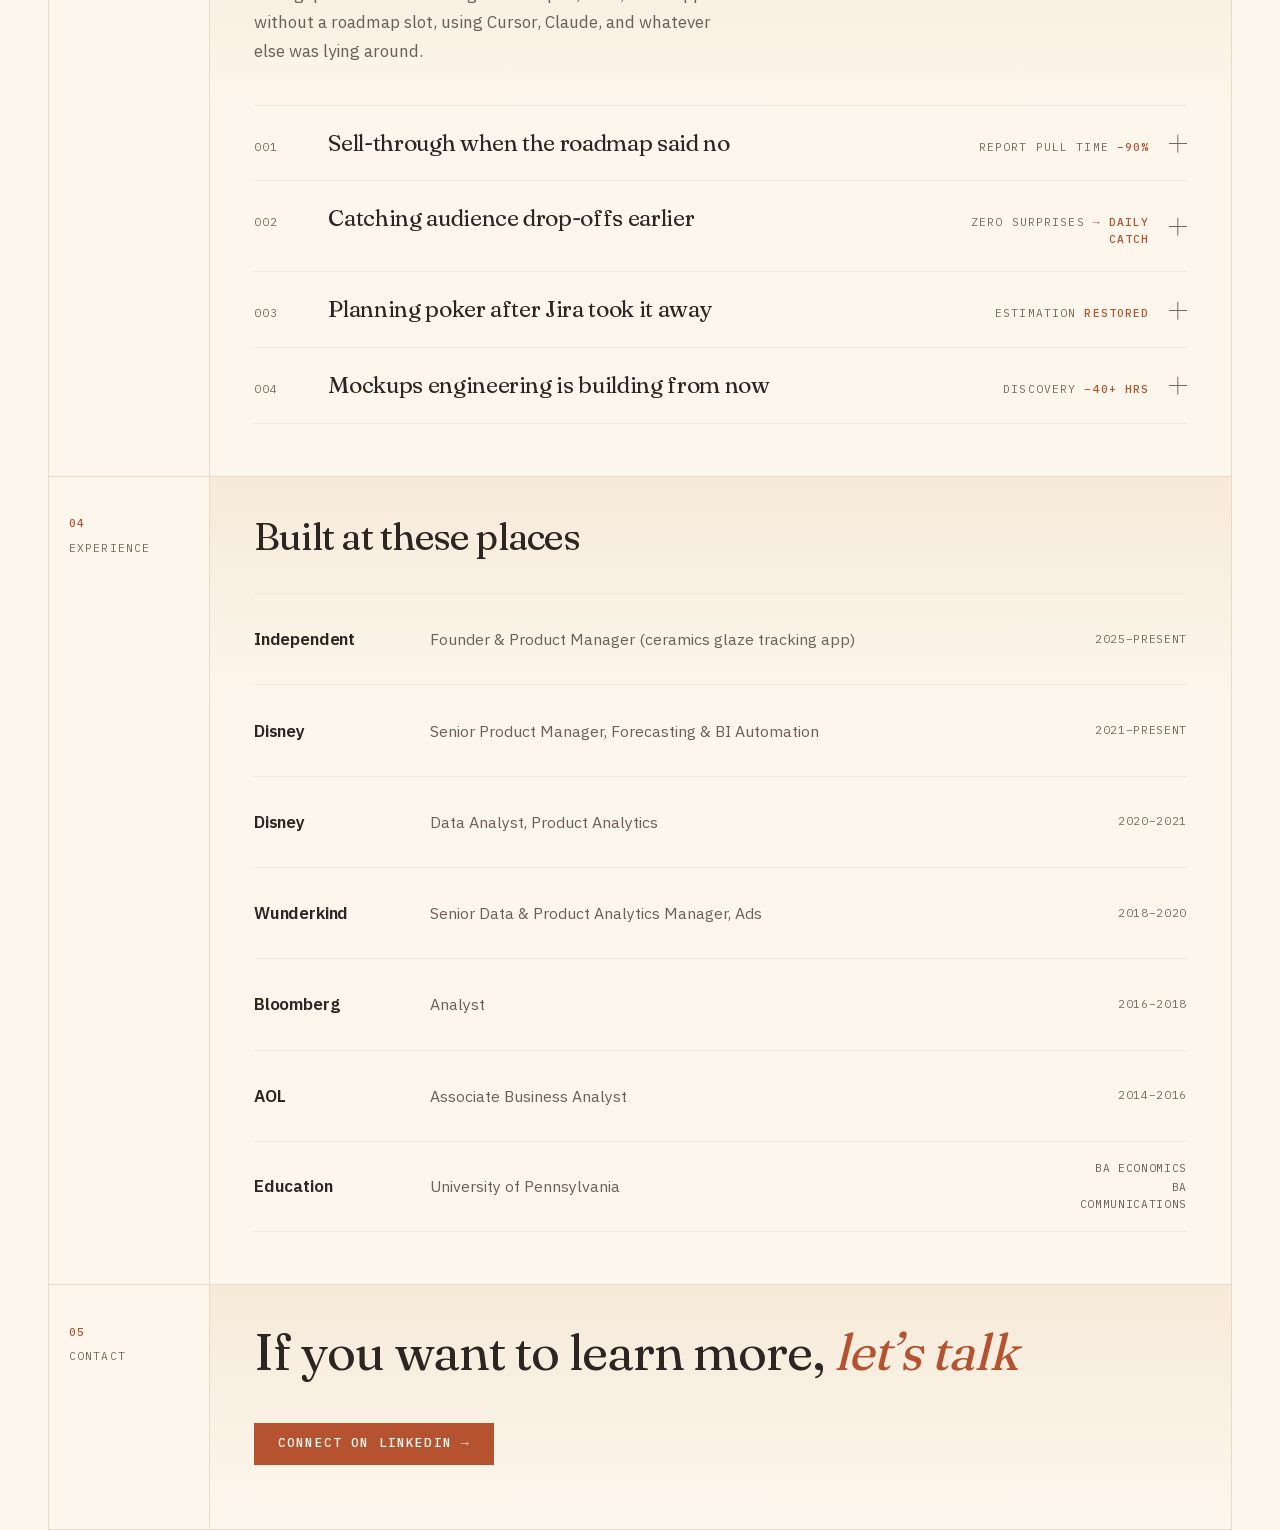
==== commit 9e773432: "Refresh case studies, Proof section, and experience layout. Rename Impact to Proof, drop the deliver" ====
--- a/index.html
+++ b/index.html
@@ -53,7 +53,7 @@
     </div>
     <nav class="section-nav" aria-label="Sections">
       <a href="#intro" data-section="intro">Intro</a>
-      <a href="#figures" data-section="figures">Impact</a>
+      <a href="#figures" data-section="figures">Proof</a>
       <a href="#work" data-section="work" aria-label="Case studies">Cases</a>
       <a href="#ai-builds" data-section="ai-builds" aria-label="AI builds">AI</a>
       <a href="#record" data-section="record" aria-label="Experience">Jobs</a>
@@ -75,14 +75,13 @@
   </section>
 
   <section class="block" id="figures">
-    <p class="label mono"><span class="idx">01</span><span class="nm">Impact</span></p>
-    <div class="content">
-      <h2>Outcomes, not responsibilities</h2>
+    <p class="label mono"><span class="idx">01</span><span class="nm">Proof</span></p>
+    <div class="content">
+      <h2>Proof, not promises</h2>
       <p class="deck">Every number here belongs to something that shipped. Follow a stat into its case study.</p>
       <div class="figure-groups">
         <div class="figure-group">
-          <p class="figure-group-label mono">Disney &middot; 2020&ndash;present</p>
-          <div class="figures figures-4">
+          <div class="figures">
             <div>
               <a class="figure-link" href="#case-forecasting">
                 <span class="figure">30%</span>
@@ -91,13 +90,6 @@
               </a>
             </div>
             <div>
-              <a class="figure-link" href="#case-delivery">
-                <span class="figure">11%</span>
-                <span class="figure-label">Forecast accuracy gained</span>
-                <span class="figure-src">Proprietary delivery model</span>
-              </a>
-            </div>
-            <div>
               <a class="figure-link" href="#case-vendor">
                 <span class="figure">42%</span>
                 <span class="figure-label">Lower reporting cost</span>
@@ -121,7 +113,7 @@
     <p class="label mono"><span class="idx">02</span><span class="nm">Case studies</span></p>
     <div class="content">
       <h2>What this looks like in practice</h2>
-      <p class="deck">Six problems, and what came out the other side.</p>
+      <p class="deck">Five problems, and what came out the other side.</p>
 
       <div class="cases">
         <details class="case" id="case-founder">
@@ -135,10 +127,10 @@
             <span></span>
             <div>
               <p class="where mono">Independent &middot; Founder</p>
-              <p>My own product, built from nothing: a workshop journal for ceramists, with a project
-                log, a pricing calculator that accounts for what a firing actually costs, and a
-                forum for trading glaze recipes. The roadmap is organized around retention and word
-                of mouth, because for a niche audience nothing else compounds.</p>
+              <p>My own product, built from nothing: a forum where ceramists track and trade glaze
+                recipes, techniques, and layering. Search by what's on your glaze shelf to find
+                combinations others have already tested. Subscription is the long-term model. Think
+                Instagram for potters and glaze junkies.</p>
             </div>
           </div>
         </details>
@@ -154,35 +146,16 @@
             <span></span>
             <div>
               <p class="where mono">Disney &middot; Ad forecasting</p>
-              <p>Ad inventory planning ran on spreadsheets and tribal knowledge, so the answer
-                depended on who you asked. I led development of a forecasting product that made
-                planning reproducible and became the basis for how inventory gets monetized.</p>
-            </div>
-          </div>
-        </details>
-
-        <details class="case" id="case-delivery">
+              <p>Internal teams used to forecast with spreadsheets and magic math. I led development of
+                a forecasting product for Disney legacy properties, then built a proprietary platform that
+                became the basis for how inventory gets monetized.</p>
+            </div>
+          </div>
+        </details>
+
+        <details class="case" id="case-vendor">
           <summary>
             <span class="num mono">003</span>
-            <h3>Teaching the forecast to behave like the ad server</h3>
-            <span class="stat mono">Accuracy <b>+11%</b></span>
-            <span class="plus" aria-hidden="true"></span>
-          </summary>
-          <div class="case-body">
-            <span></span>
-            <div>
-              <p class="where mono">Disney &middot; Delivery modelling</p>
-              <p>Models fit to historical curves looked excellent in a backtest and under-delivered
-                in production. I spearheaded a proprietary model that mirrors how ad serving actually
-                behaves instead of averaging what it did before, which cut the under-delivery we had
-                to make good on.</p>
-            </div>
-          </div>
-        </details>
-
-        <details class="case" id="case-vendor">
-          <summary>
-            <span class="num mono">004</span>
             <h3>Two hundred vendor feeds, one pipeline</h3>
             <span class="stat mono">Annual cost <b>&minus;42%</b></span>
             <span class="plus" aria-hidden="true"></span>
@@ -200,26 +173,24 @@
 
         <details class="case" id="case-launch">
           <summary>
+            <span class="num mono">004</span>
+            <h3>Launching Disney+ across EMEA, LATAM, and ANZ</h3>
+            <span class="stat mono">Launch day <b>forecasting</b></span>
+            <span class="plus" aria-hidden="true"></span>
+          </summary>
+          <div class="case-body">
+            <span></span>
+            <div>
+              <p class="where mono">Disney &middot; EMEA, LATAM, and ANZ</p>
+              <p>I ensured we were prepared for launches in EMEA, LATAM, and ANZ. Forecasting
+                pipelines were ready to ingest new data and let planners forecast accurately.</p>
+            </div>
+          </div>
+        </details>
+
+        <details class="case" id="case-churn">
+          <summary>
             <span class="num mono">005</span>
-            <h3>Launching Disney+ in two hemispheres</h3>
-            <span class="stat mono">Launch day <b>reporting</b></span>
-            <span class="plus" aria-hidden="true"></span>
-          </summary>
-          <div class="case-body">
-            <span></span>
-            <div>
-              <p class="where mono">Disney &middot; LATAM and ANZ</p>
-              <p>The LATAM and ANZ launches needed working reporting on day one, not in the quarter
-                after. I managed the data pipelines underneath them, which is what made funnel
-                optimization and global reporting possible across the Direct and Programmatic
-                businesses.</p>
-            </div>
-          </div>
-        </details>
-
-        <details class="case" id="case-churn">
-          <summary>
-            <span class="num mono">006</span>
             <h3>The churn hiding in the billing logic</h3>
             <span class="stat mono">Billing churn <b>resolved</b></span>
             <span class="plus" aria-hidden="true"></span>
@@ -250,7 +221,7 @@
         <details class="case" id="case-ai-sellthrough">
           <summary>
             <span class="num mono">001</span>
-            <h3>A sell-through dashboard when eng wasn&rsquo;t scheduled</h3>
+            <h3>Sell-through when the roadmap said no</h3>
             <span class="stat mono">Report pull time <b>&minus;90%</b></span>
             <span class="plus" aria-hidden="true"></span>
           </summary>
@@ -258,11 +229,11 @@
             <span></span>
             <div>
               <p class="where mono">Disney &middot; Competitive inventory</p>
-              <p>Revenue teams needed sell-through on competitive inventory, but there was no
+              <p>Revenue teams needed sell-through reporting, but there was no
                 engineering slot for a real dashboard. I built a Confluence pseudo-dashboard wired to
-                live data, with SQL and layout with Cursor doing the heavy lifting, so stakeholders
-                check it weekly instead of pulling reports by hand. Some manual cleanup still lands
-                on them; even so, time spent gathering the number dropped by about ninety percent.</p>
+                live data, with Cursor doing the heavy lifting, so stakeholders check it daily instead
+                of pulling reports by hand. Time spent gathering the number dropped by about ninety
+                percent.</p>
             </div>
           </div>
         </details>
@@ -270,7 +241,7 @@
         <details class="case">
           <summary>
             <span class="num mono">002</span>
-            <h3>Catching audience drop-offs before they become zero forecasts</h3>
+            <h3>Catching audience drop-offs earlier</h3>
             <span class="stat mono">Zero surprises <b>&rarr; daily catch</b></span>
             <span class="plus" aria-hidden="true"></span>
           </summary>
@@ -278,10 +249,9 @@
             <span></span>
             <div>
               <p class="where mono">Disney &middot; Audience coverage</p>
-              <p>When audience segments fell off, stakeholders usually found out from a zero in the
-                forecast and asked us to investigate. I built a coverage tracking dashboard and
-                automated a daily send so the drop surfaces the morning it happens, not when someone
-                stumbles on it mid-plan.</p>
+              <p>When audience segments fell off, stakeholders usually found out from a zero forecast
+                and flagged it to me. I built a coverage tracking dashboard and automated a daily send so
+                the drop surfaces the morning it happens, not when someone stumbles on it mid-plan.</p>
             </div>
           </div>
         </details>
@@ -300,7 +270,7 @@
               <p>Jira Cloud dropped blind planning poker, and the team still needed it for
                 estimation. I built a replacement on Databricks with Cursor: a small app ten to
                 fifteen engineers run in refinement again, the way we did before the feature
-                disappeared.</p>
+                disappeared, with extras like a built-in timer that make sessions run faster.</p>
             </div>
           </div>
         </details>
@@ -335,7 +305,7 @@
       <div class="roles">
         <div class="role">
           <span class="org">Independent</span>
-          <span class="title">Founder &amp; Product Manager (Ceramics glaze tracking app)</span>
+          <span class="title">Founder &amp; Product Manager (ceramics glaze tracking app)</span>
           <span class="when mono">2025&ndash;present</span>
         </div>
         <div class="role">
@@ -363,10 +333,13 @@
           <span class="title">Associate Business Analyst</span>
           <span class="when mono">2014&ndash;2016</span>
         </div>
-        <div class="role">
+        <div class="role role-education">
           <span class="org">Education</span>
-          <span class="title">University of Pennsylvania
-            <span class="degrees">(BA Economics &amp; BA Communications)</span></span>
+          <span class="title">University of Pennsylvania</span>
+          <span class="when mono">
+            <span>BA Economics</span>
+            <span>BA Communications</span>
+          </span>
         </div>
       </div>
     </div>
@@ -432,7 +405,7 @@
   mark();
 })();
 
-/* Open a case study when arriving from an Impact stat link. */
+/* Open a case study when arriving from a Proof stat link. */
 (function () {
   function openCaseFromHash() {
     const id = location.hash.slice(1);
--- a/style.css
+++ b/style.css
@@ -652,7 +652,8 @@
   display: grid;
   grid-template-columns: 9.5rem 1fr 8rem;
   gap: 0.15rem 1.5rem;
-  align-items: baseline;
+  align-items: center;
+  min-height: calc(2.1rem + 2lh + 0.1rem);
   padding: 1.05rem 0;
   border-top: 1px solid var(--rule-soft);
 }
@@ -663,6 +664,14 @@
   text-align: right;
   letter-spacing: 0.06em;
   font-variant-numeric: tabular-nums;
+}
+
+.role-education .when {
+  display: flex;
+  flex-direction: column;
+  align-items: flex-end;
+  gap: 0.1rem;
+  color: var(--ink-soft);
 }
 
 .title .degrees { color: var(--ink-faint); }
@@ -767,8 +776,9 @@
   .standfirst { margin-top: 1.35rem; font-size: 1.05rem; }
 
   .toolkit div, .role { grid-template-columns: 1fr; }
-  .role { gap: 0.2rem; }
+  .role { gap: 0.2rem; min-height: auto; align-items: start; }
   .role .when { text-align: left; }
+  .role-education .when { align-items: flex-start; }
 
   /* No room for the outcome beside the title, and it is too much of the point
      to drop, so it takes its own line under it. */
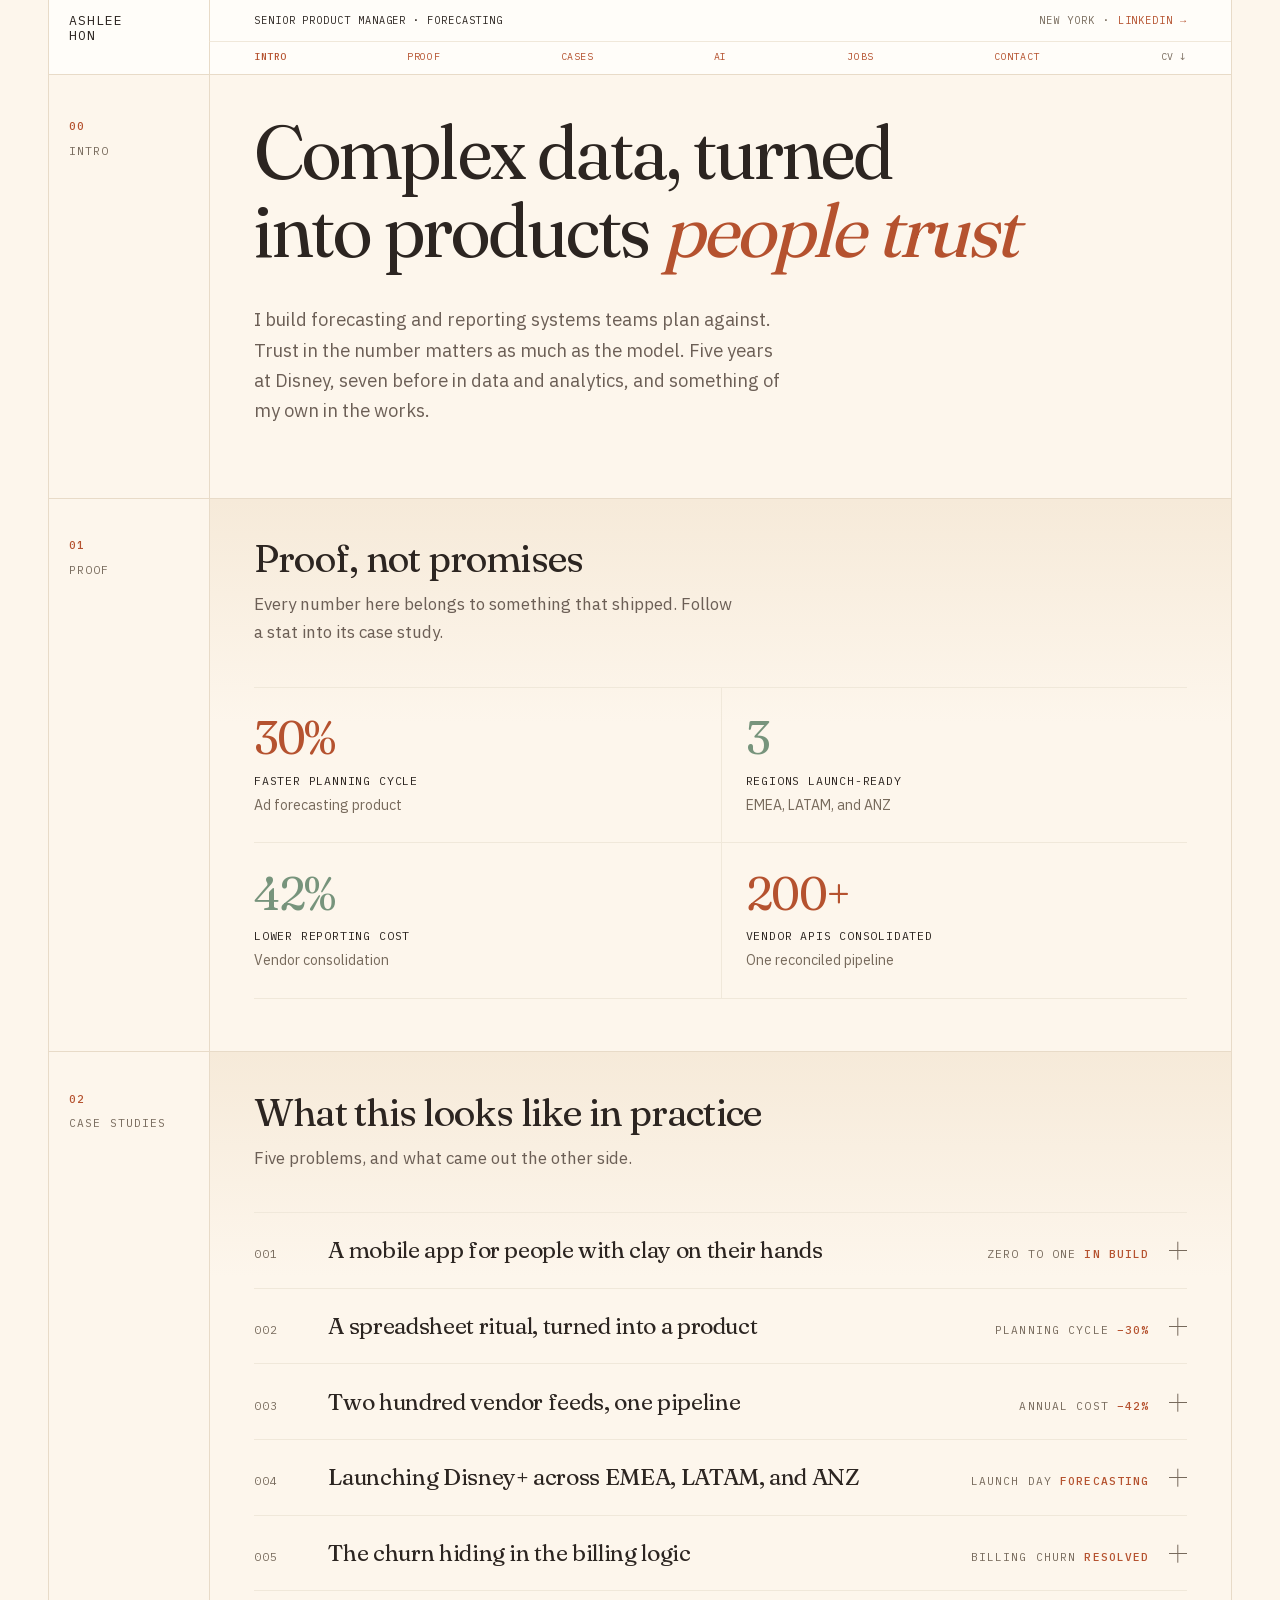
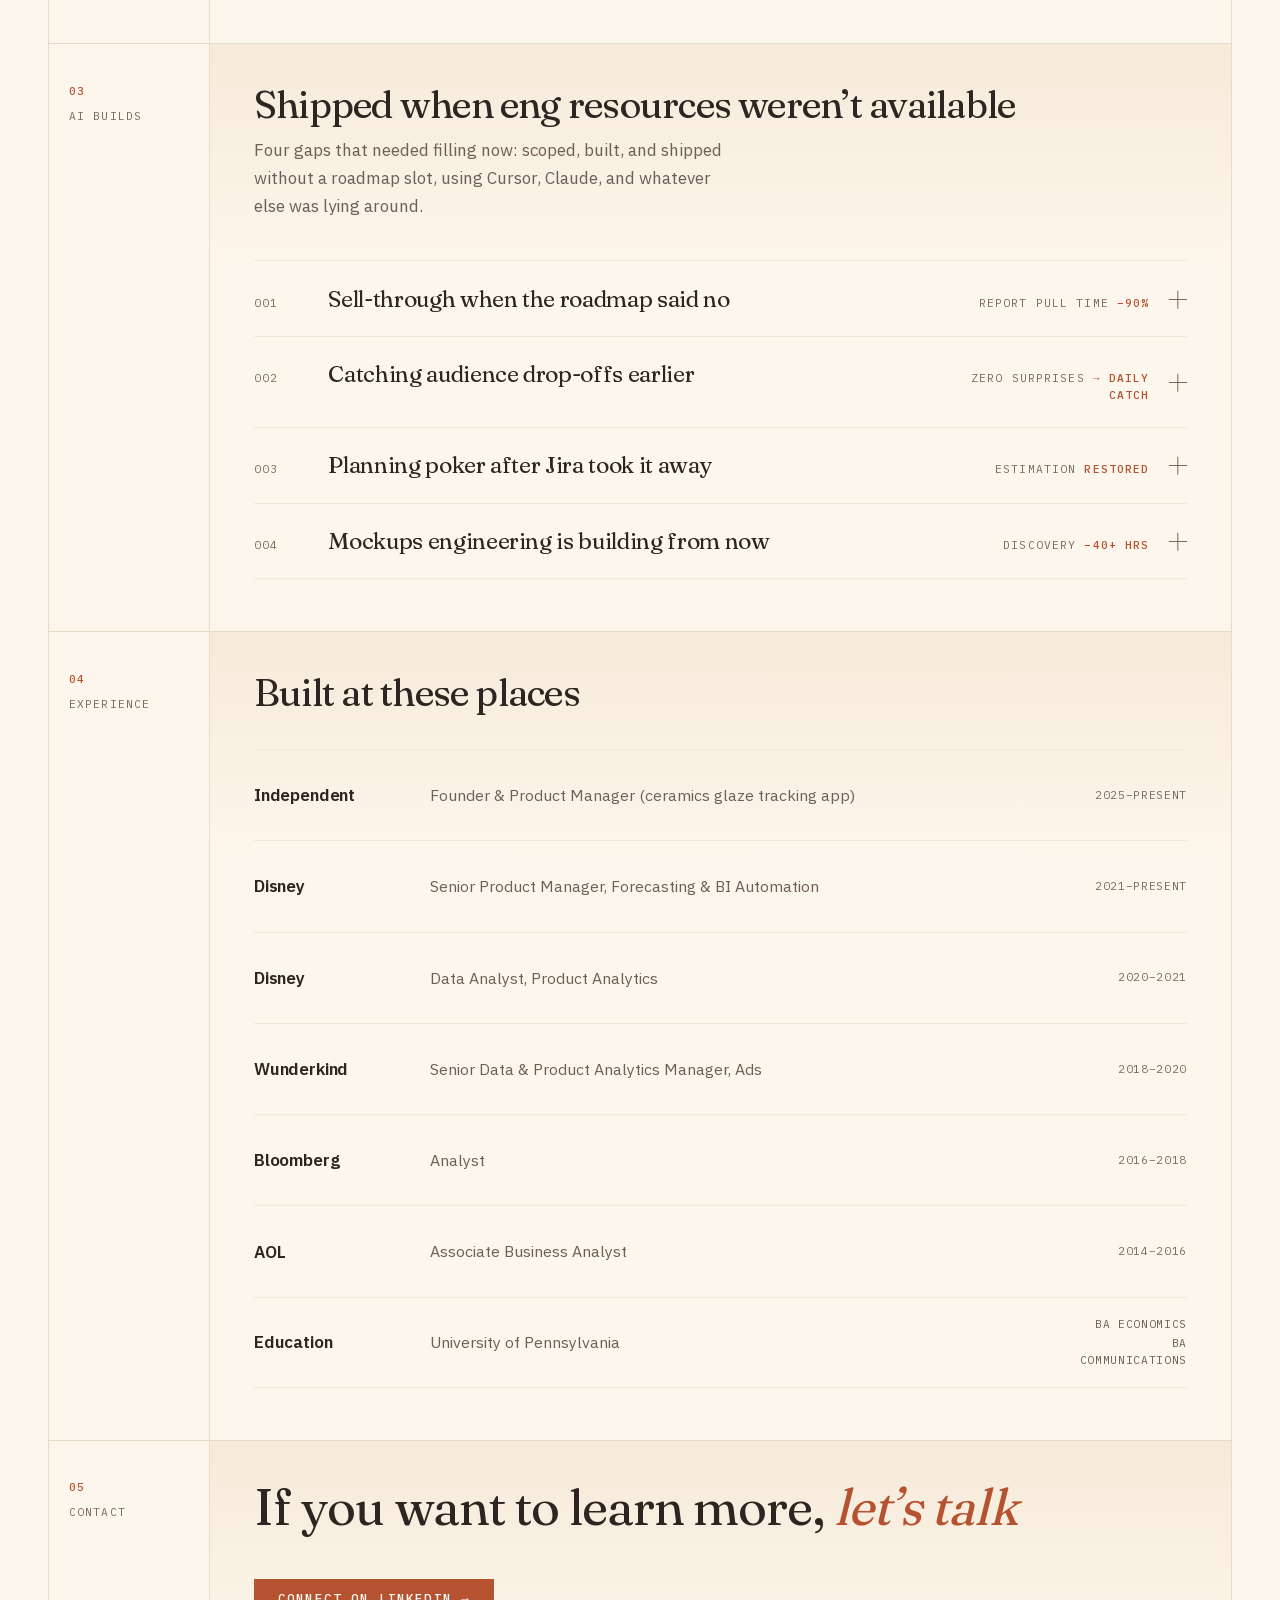
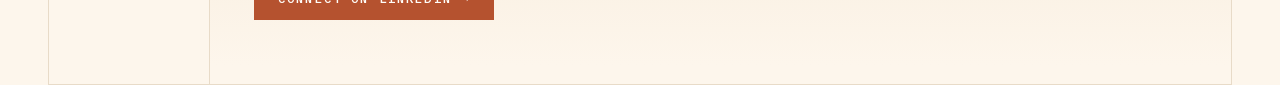
==== commit 0e1c5f77: "Restore four-stat Proof grid with regional launch metric. Add a launch-ready regions stat and bring " ====
--- a/index.html
+++ b/index.html
@@ -81,12 +81,19 @@
       <p class="deck">Every number here belongs to something that shipped. Follow a stat into its case study.</p>
       <div class="figure-groups">
         <div class="figure-group">
-          <div class="figures">
+          <div class="figures figures-4">
             <div>
               <a class="figure-link" href="#case-forecasting">
                 <span class="figure">30%</span>
                 <span class="figure-label">Faster planning cycle</span>
                 <span class="figure-src">Ad forecasting product</span>
+              </a>
+            </div>
+            <div>
+              <a class="figure-link" href="#case-launch">
+                <span class="figure">3</span>
+                <span class="figure-label">Regions launch-ready</span>
+                <span class="figure-src">EMEA, LATAM, and ANZ</span>
               </a>
             </div>
             <div>
